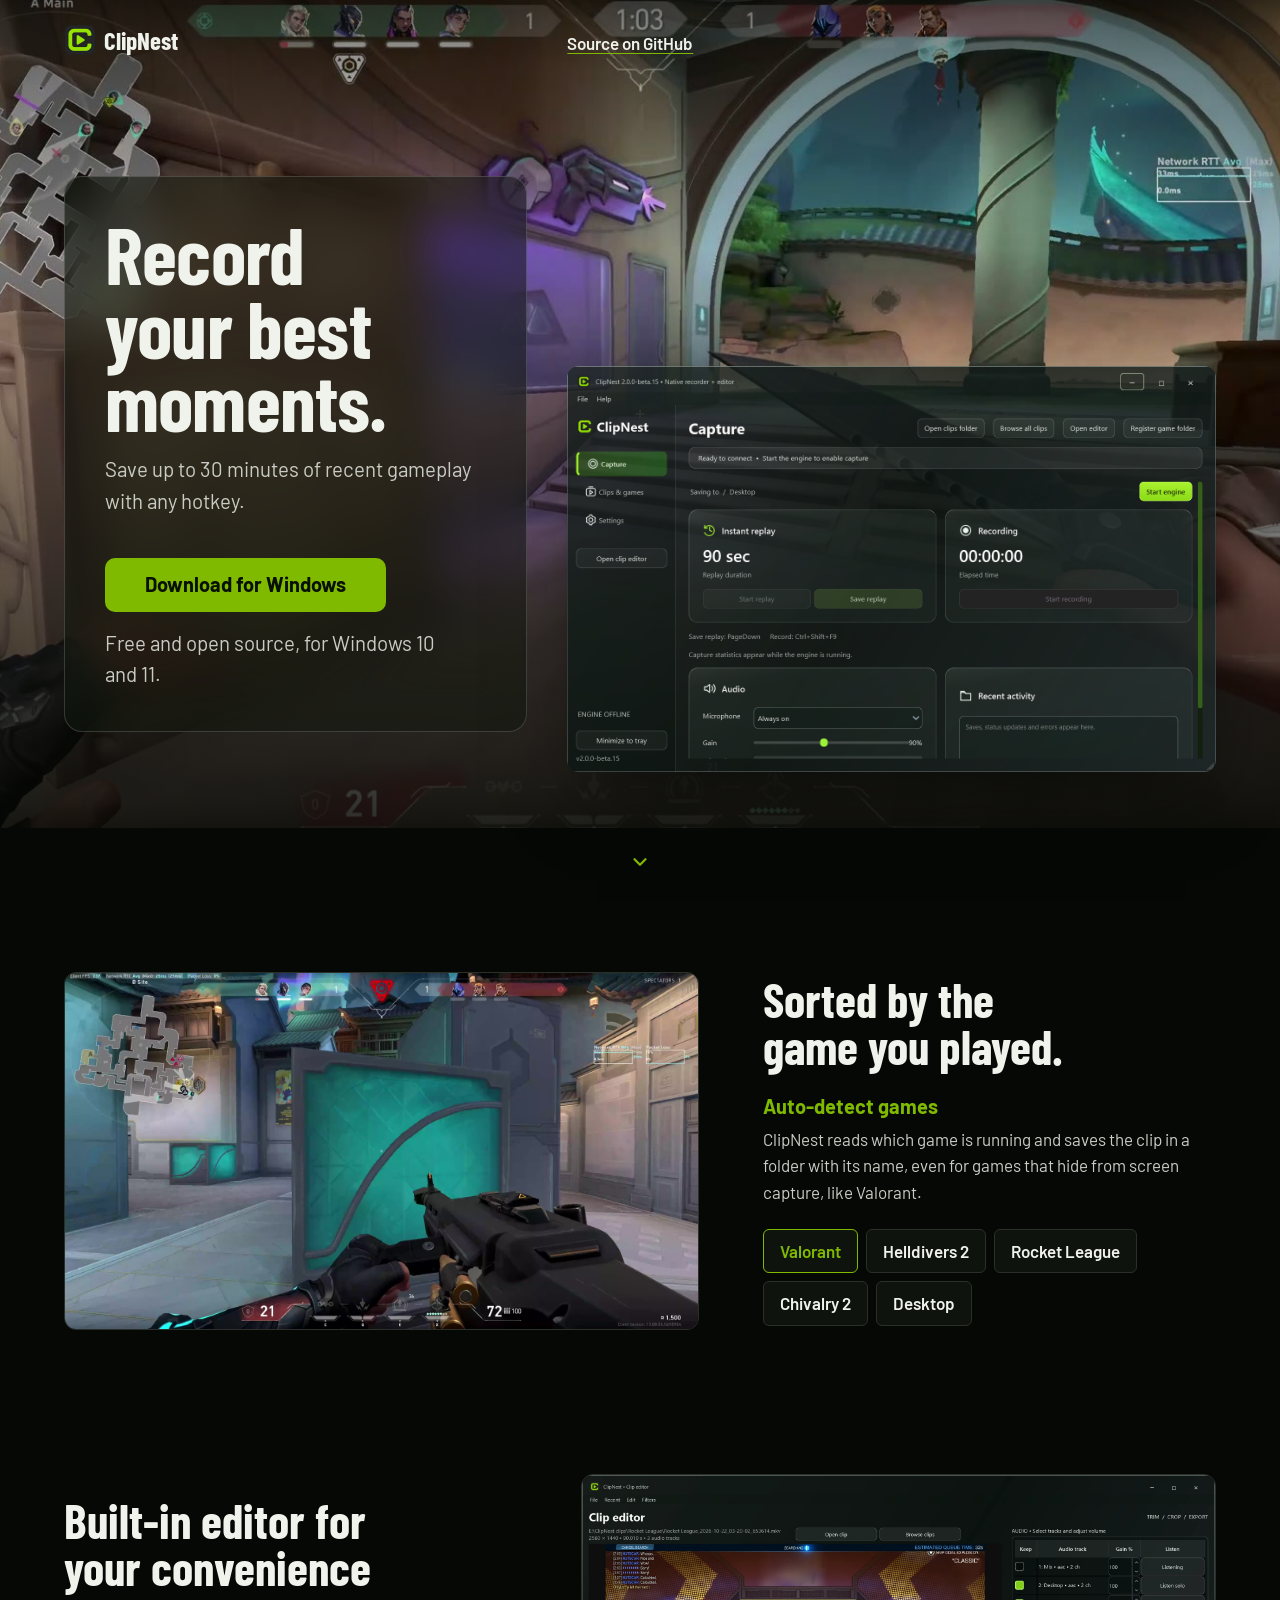
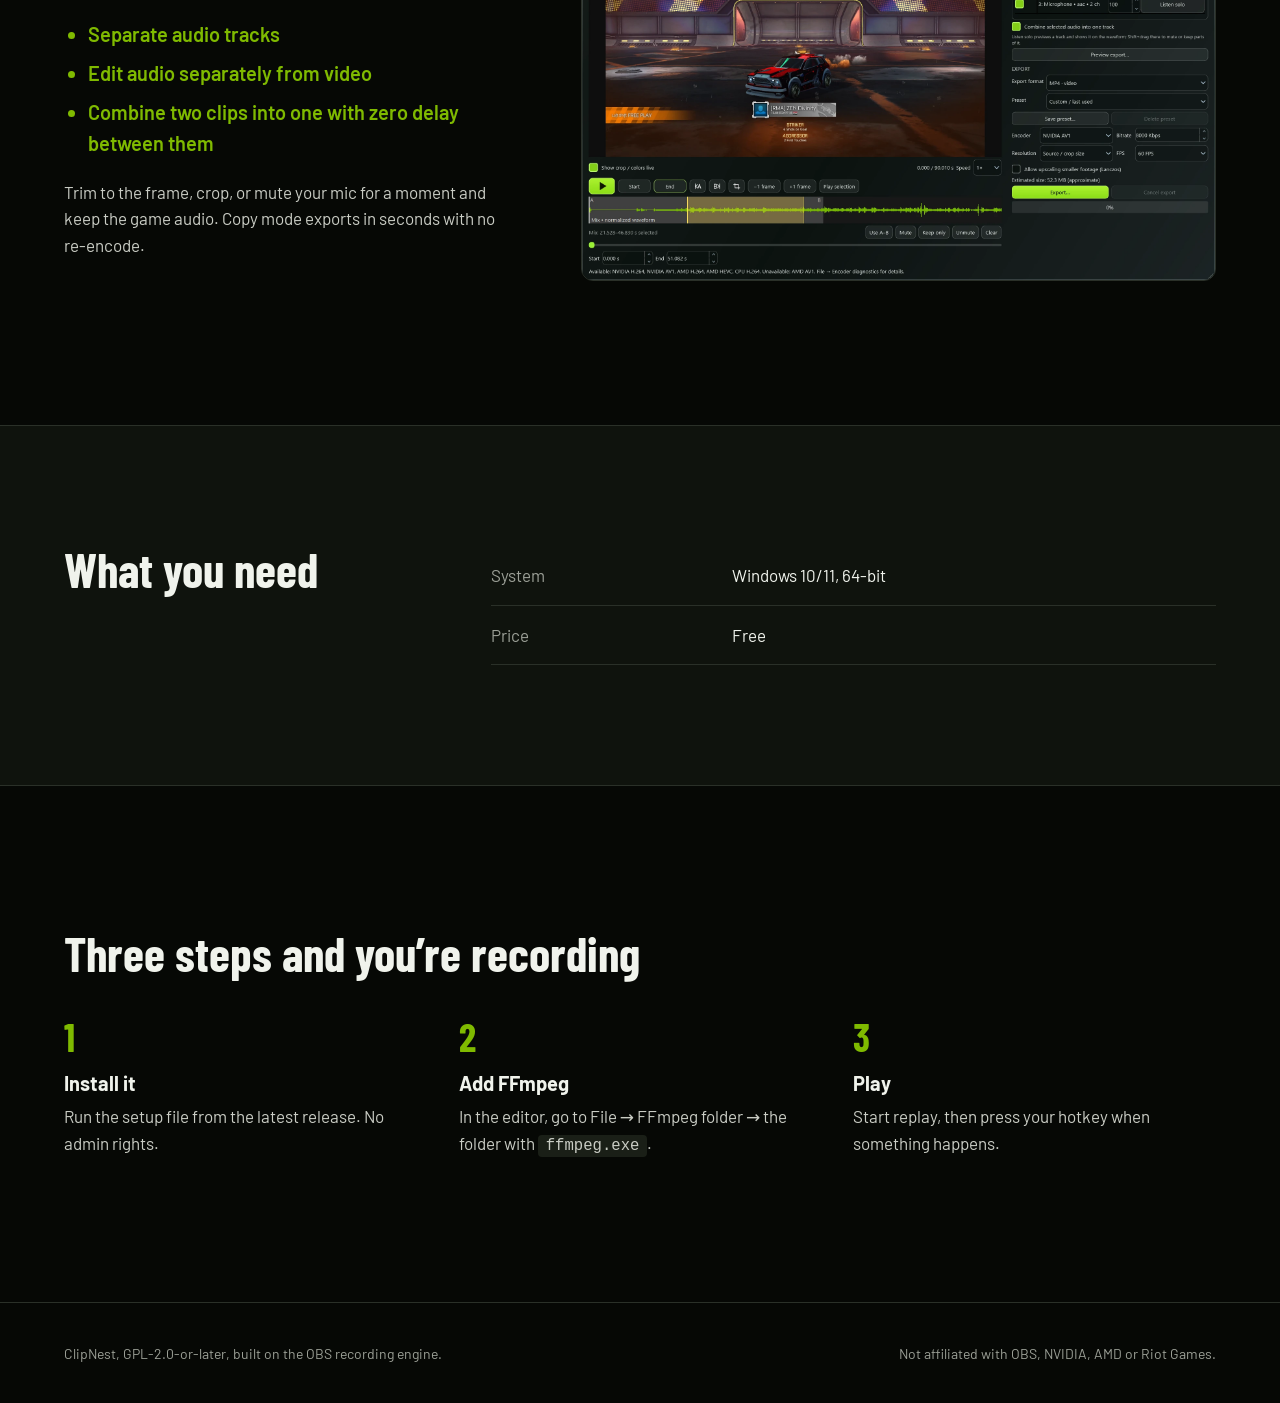
==== docs/index.html @ 16998573 "ClipNest webpage" ====
<!doctype html>
<html lang="en">
<head>
<meta charset="utf-8">
<meta name="viewport" content="width=device-width, initial-scale=1">
<title>ClipNest: free instant replay and clip editor for Windows</title>
<meta name="description" content="ClipNest is a free, open-source Windows screen recorder with instant replay, clips sorted by game automatically, and a built-in editor. A ShadowPlay alternative.">
<link rel="canonical" href="https://moutazelissawi.github.io/ClipNest/">
<link rel="icon" type="image/png" href="favicon.png">
<meta property="og:type" content="website">
<meta property="og:title" content="ClipNest: record your best moments">
<meta property="og:description" content="Free, open-source instant replay and clip editor for Windows.">
<meta property="og:url" content="https://moutazelissawi.github.io/ClipNest/">
<meta property="og:image" content="https://moutazelissawi.github.io/ClipNest/social-preview.jpg">
<meta name="twitter:card" content="summary_large_image">
<link rel="preconnect" href="https://fonts.googleapis.com">
<link rel="preconnect" href="https://fonts.gstatic.com" crossorigin>
<link href="https://fonts.googleapis.com/css2?family=Barlow+Condensed:wght@700&family=Barlow:wght@400;600;700&display=swap" rel="stylesheet">
<link rel="stylesheet" href="style.css">
</head>
<body>
<header class="hero">
  <img src="hero-frame.jpg" width="1600" height="860" alt="">
  <nav class="nav" aria-label="Main">
    <div class="container">
      <a class="wordmark" href="./"><img src="logo.png" alt="">ClipNest</a>
      <a href="https://github.com/MoutazElissawi/ClipNest">Source on GitHub</a>
    </div>
  </nav>
  <div class="container">
    <div class="panel">
      <h1>Record your best moments.</h1>
      <p>Save up to 30 minutes of recent gameplay with any hotkey.</p>
      <div class="actions"><a class="button" href="https://github.com/MoutazElissawi/ClipNest/releases/latest">Download for Windows</a></div>
      <p class="small">Free and open source, for Windows 10 and 11.</p>
    </div>
    <img class="window" src="app-main.png" width="1500" height="940" alt="ClipNest running over the game with instant replay ready">
  </div>
</header>

<main>
  <section class="band" aria-labelledby="sorted">
    <div class="container split">
      <img class="shot" src="valorant-58.jpg" width="1600" height="900" loading="lazy" alt="A saved Valorant clip">
      <div>
        <h2 id="sorted">Sorted by the game you played.</h2>
        <h3 class="sub">Auto-detect games</h3>
        <p>ClipNest reads which game is running and saves the clip in a folder with its name, even for games that hide from screen capture, like Valorant.</p>
        <ul class="games"><li>Valorant</li><li>Helldivers 2</li><li>Rocket League</li><li>Chivalry 2</li><li>Desktop</li></ul>
      </div>
    </div>
  </section>

  <section class="band tight" aria-labelledby="edit">
    <div class="container split flip">
      <div>
        <h2 id="edit">Built-in editor for your convenience</h2>
        <ul class="points">
          <li>Separate audio tracks</li>
          <li>Edit audio separately from video</li>
          <li>Combine two clips into one with zero delay between them</li>
        </ul>
        <p>Trim to the frame, crop, or mute your mic for a moment and keep the game audio. Copy mode exports in seconds with no re-encode.</p>
      </div>
      <img class="shot" src="editor-rocket-league.webp" width="1950" height="1250" loading="lazy" alt="The ClipNest editor with a Rocket League clip, a selected stretch of audio and three audio tracks">
    </div>
  </section>

  <section class="specs" aria-labelledby="needs">
    <div class="container">
      <h2 id="needs">What you need</h2>
      <dl>
        <dt>System</dt><dd>Windows 10/11, 64-bit</dd>
        <dt>Price</dt><dd>Free</dd>
      </dl>
    </div>
  </section>

  <section class="band install" aria-labelledby="start">
    <div class="container">
      <h2 id="start">Three steps and you’re recording</h2>
      <ol>
        <li><b>Install it</b><span>Run the setup file from the latest release. No admin rights.</span></li>
        <li><b>Add FFmpeg</b><span>In the editor, go to File → FFmpeg folder → the folder with <code>ffmpeg.exe</code>.</span></li>
        <li><b>Play</b><span>Start replay, then press your hotkey when something happens.</span></li>
      </ol>
    </div>
  </section>
</main>

<footer class="foot">
  <div class="container">
    <span>ClipNest, GPL-2.0-or-later, built on the OBS recording engine.</span>
    <span>Not affiliated with OBS, NVIDIA, AMD or Riot Games.</span>
  </div>
</footer>
<a class="scroll-cue" href="#sorted" aria-label="Scroll to see more">
  <svg width="22" height="22" viewBox="0 0 24 24" fill="none" stroke="currentColor" stroke-width="2.4" stroke-linecap="round" stroke-linejoin="round" aria-hidden="true"><path d="M6 9l6 6 6-6"/></svg>
</a>
<script>
  // Hide the scroll hint as soon as the visitor starts scrolling.
  const cue = document.querySelector('.scroll-cue');
  const update = () => cue.classList.toggle('is-hidden', window.scrollY > 40);
  window.addEventListener('scroll', update, { passive: true });
  update();
</script>
</body>
</html>
---- docs/style.css ----
/* Hallmark · shape: Overlay Stage · genre: atmospheric · theme: custom · job: try · idea: "the recorder floats over your game, so the page does too" · vibe: "black glass, green signal, game running underneath"
 * paper: oklch(13% 0.012 135) · accent: oklch(72% 0.2 128) · display: Barlow Condensed · body: Barlow · hero: full-bleed real gameplay, one frosted panel left, the real ClipNest window overlapping right · nav: wordmark and one text link over the frame · footer: one line, licence left, disclaimer right · imagery: the product (real frames and real app captures) · signature: the real glass ClipNest window sitting over live Valorant gameplay
 * axes: near-black/condensed-grotesk/signal-green · posture: immersive · contrast: pass · fold: pass · v2.0.0 */
/* Hallmark · pre-emit critique: P4 H4 E4 S4 R3 V4 · weakest: R, glass is limited to the panel over the frame so it reads as the app's own material, not decoration */
@import url("./tokens.css");
@import url("./base.css");

html { scrollbar-color: var(--color-paper-3) var(--color-paper); }
body { font-size: 1.0625rem; }
::selection { background: color-mix(in oklab, var(--color-accent) 35%, transparent); color: var(--color-ink); }

.hero { position: relative; min-height: clamp(640px, 92dvh, 940px); display: grid; align-items: end; padding-bottom: var(--space-3xl); isolation: isolate; }
.hero > img { position: absolute; inset: 0; width: 100%; height: 100%; object-fit: cover; z-index: -2; }
.hero::after { content: ""; position: absolute; inset: 0; z-index: -1; background: linear-gradient(180deg, color-mix(in oklab, var(--color-paper) 55%, transparent) 0%, transparent 30%, color-mix(in oklab, var(--color-paper) 85%, transparent) 100%); }
.nav { position: absolute; top: 0; left: 0; right: 0; }
.nav .container { display: flex; justify-content: space-between; align-items: center; padding-block: var(--space-lg); }
.wordmark { display: inline-flex; align-items: center; gap: var(--space-xs); font: 700 var(--text-xl) / 1 var(--font-display); text-decoration: none; }
.wordmark img { width: 32px; height: 32px; border-radius: 8px; }
.nav a:not(.wordmark) { font-weight: 600; text-decoration-color: var(--color-accent); }
.nav a:hover, a:active { color: var(--color-accent); }

.hero .container { display: grid; grid-template-columns: minmax(0, 5fr) minmax(0, 7fr); gap: var(--space-xl); align-items: end; }
.panel { padding: var(--space-xl); border-radius: 18px; background: var(--color-glass); border: var(--rule-hair) solid var(--color-glass-edge); backdrop-filter: blur(20px) saturate(150%); -webkit-backdrop-filter: blur(20px) saturate(150%); }
.panel h1 { font-size: var(--text-display); font-weight: 700; line-height: 0.92; letter-spacing: -0.01em; }
.panel p { margin-top: var(--space-md); font-size: var(--text-lead); color: var(--color-ink-2); }
.actions { margin-top: var(--space-xl); }
.button { display: inline-flex; align-items: center; min-height: 54px; padding: 0 var(--space-xl); border-radius: 10px; background: var(--color-accent); color: var(--color-accent-ink); font-weight: 700; font-size: var(--text-lg); text-decoration: none; transition: background-color var(--dur-short) var(--ease-out), transform var(--dur-micro) var(--ease-out); }
.button:hover { background: color-mix(in oklab, var(--color-accent) 85%, var(--color-ink)); }
.button:active { transform: translateY(1px); }
.button:focus-visible { outline: 2px solid var(--color-focus); outline-offset: 3px; }
.small { margin-top: var(--space-md); font-size: var(--text-sm); color: var(--color-muted); }
.window { border-radius: 12px; box-shadow: 0 40px 80px -30px color-mix(in oklab, var(--color-paper) 95%, transparent); transform: translateY(var(--space-xl)); }

.band { padding-block: var(--section-gap); }
.split { display: grid; grid-template-columns: minmax(0, 7fr) minmax(0, 5fr); gap: var(--space-2xl); align-items: center; }
.split.flip { grid-template-columns: minmax(0, 5fr) minmax(0, 7fr); }
h2 { font-size: var(--text-section); font-weight: 700; line-height: 0.98; }
.split p { margin-top: var(--space-md); color: var(--color-ink-2); }
.shot { border-radius: 12px; border: var(--rule-hair) solid var(--color-rule); }
.games { display: flex; flex-wrap: wrap; gap: var(--space-xs); margin: var(--space-lg) 0 0; padding: 0; list-style: none; }
.games li { padding: var(--space-xs) var(--space-md); border-radius: 6px; background: var(--color-paper-2); border: var(--rule-hair) solid var(--color-rule); font-weight: 600; }
.games li:first-child { border-color: var(--color-accent); color: var(--color-accent); }

.specs { padding-block: var(--section-gap-s); border-top: var(--rule-hair) solid var(--color-rule); border-bottom: var(--rule-hair) solid var(--color-rule); background: var(--color-paper-2); }
.specs .container { display: grid; grid-template-columns: minmax(0, 4fr) minmax(0, 8fr); gap: var(--space-2xl); }
dl { display: grid; grid-template-columns: minmax(0, 1fr) minmax(0, 2fr); margin: 0; }
dt, dd { margin: 0; padding-block: var(--space-md); border-bottom: var(--rule-hair) solid var(--color-rule); }
dt { color: var(--color-muted); }

.install ol { display: grid; grid-template-columns: repeat(3, minmax(0, 1fr)); gap: var(--gap-columns); margin: var(--space-xl) 0 0; padding: 0; list-style: none; counter-reset: step; }
.install li { counter-increment: step; }
.install li::before { content: counter(step); display: block; font: 700 var(--text-3xl) / 1 var(--font-display); color: var(--color-accent); margin-bottom: var(--space-sm); }
.install li b { display: block; font-size: var(--text-lg); margin-bottom: var(--space-2xs); }
.install li span { color: var(--color-ink-2); }
code { font-size: 0.92em; padding: var(--space-3xs) var(--space-xs); border-radius: 4px; background: var(--color-paper-3); }

.foot .container { display: flex; justify-content: space-between; gap: var(--space-lg); flex-wrap: wrap; padding-block: var(--space-xl); border-top: var(--rule-hair) solid var(--color-rule); font-size: var(--text-sm); color: var(--color-muted); }

@media (max-width: 60rem) {
  .hero .container, .split, .split.flip, .specs .container { grid-template-columns: minmax(0, 1fr); }
  .window { transform: none; }
  .install ol { grid-template-columns: minmax(0, 1fr); }
  .split.flip .shot { order: 2; }
}

.sub { margin-top: var(--space-lg); font: 700 var(--text-lg) / 1.2 var(--font-body); color: var(--color-accent); }
.sub + p { margin-top: var(--space-xs); }
.points { margin: var(--space-lg) 0 0; padding-left: var(--space-lg); color: var(--color-accent); font-weight: 600; font-size: var(--text-lg); }
.points li { padding-block: var(--space-2xs); }
.points li::marker { color: var(--color-accent); }

.scroll-cue { position: fixed; left: 50%; bottom: var(--space-md); z-index: var(--z-sticky); display: grid; place-items: center; width: 44px; height: 44px; border-radius: var(--radius-pill); color: var(--color-accent); translate: -50% 0; transition: opacity var(--dur-short) var(--ease-out); animation: nudge 1.8s var(--ease-in-out) infinite; }
.scroll-cue:hover { color: var(--color-ink); }
.scroll-cue:active { color: var(--color-focus); }
.scroll-cue:focus-visible { outline: 2px solid var(--color-focus); outline-offset: 2px; }
.scroll-cue.is-hidden { opacity: 0; pointer-events: none; }
@keyframes nudge { 0%, 100% { transform: translateY(0); } 50% { transform: translateY(6px); } }
.band.tight { padding-top: 0; }
.scroll-cue:hover, .scroll-cue:focus-visible { animation-play-state: paused; }
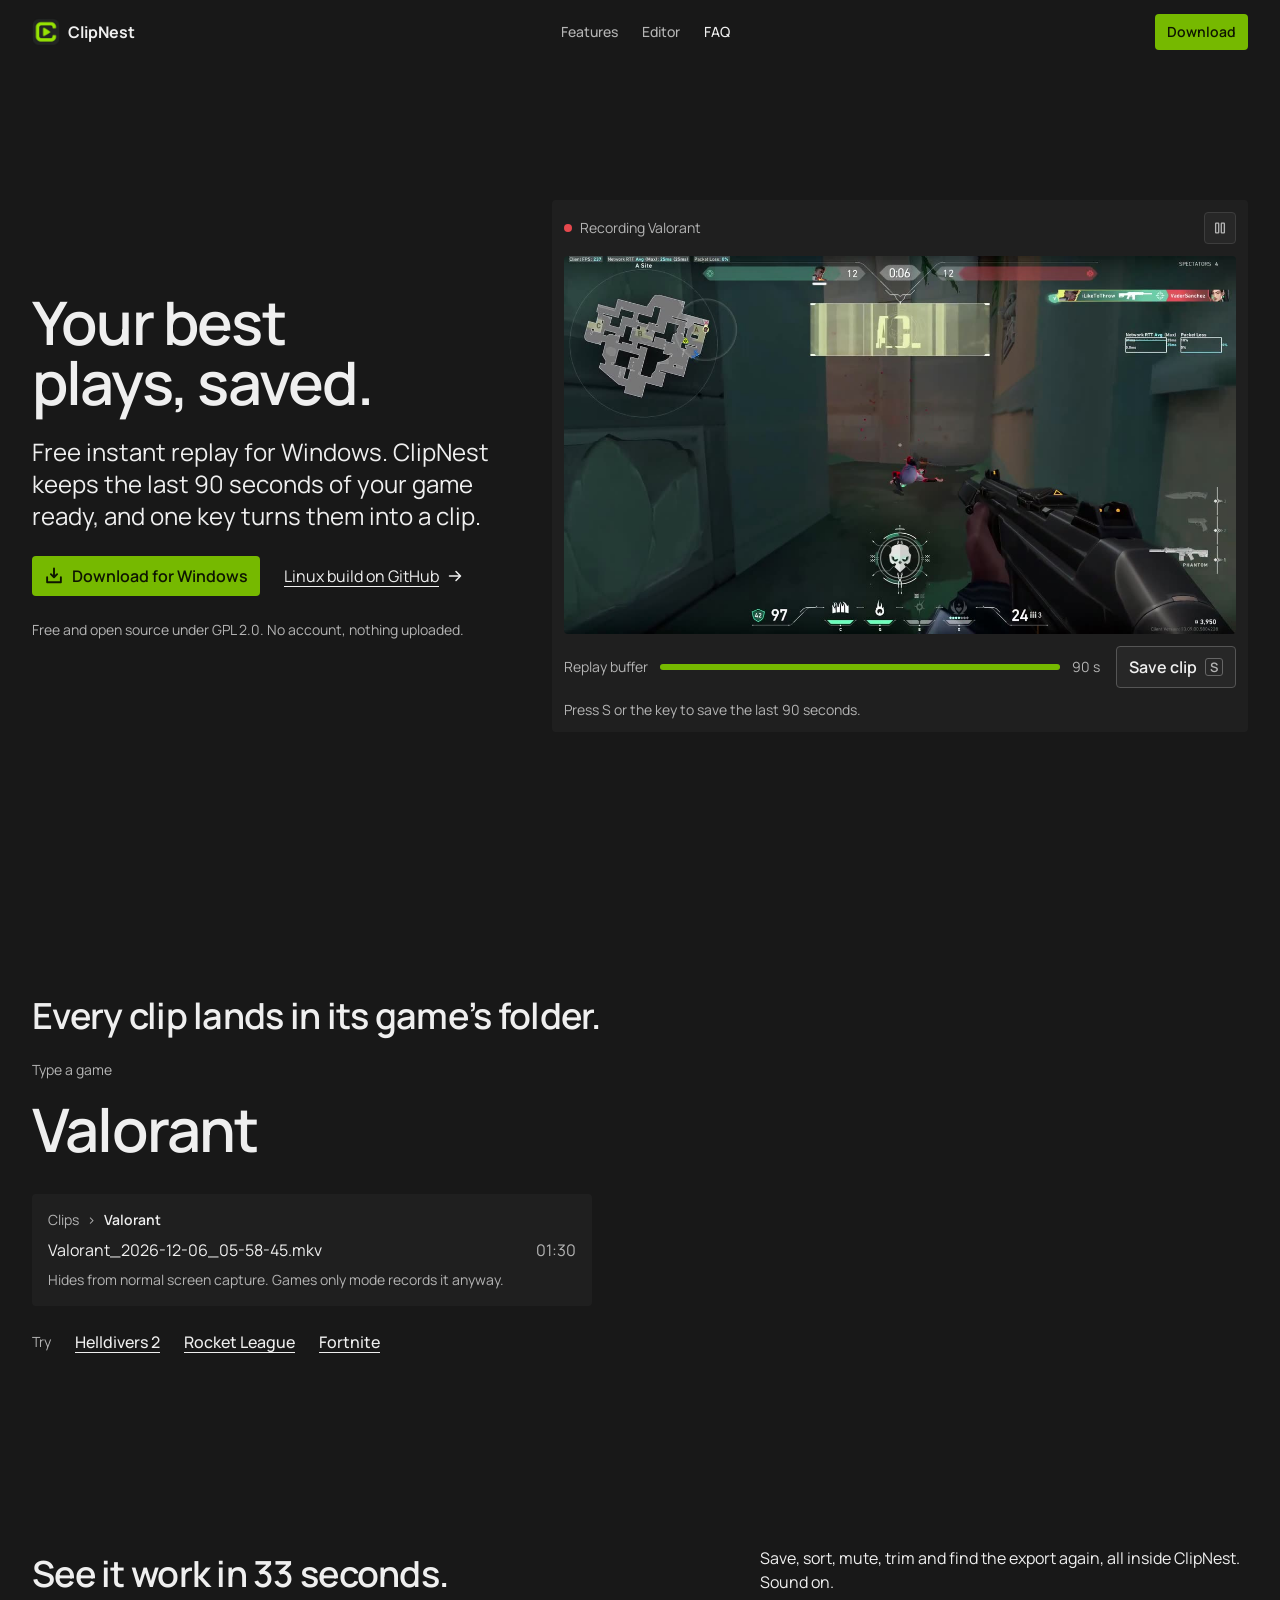
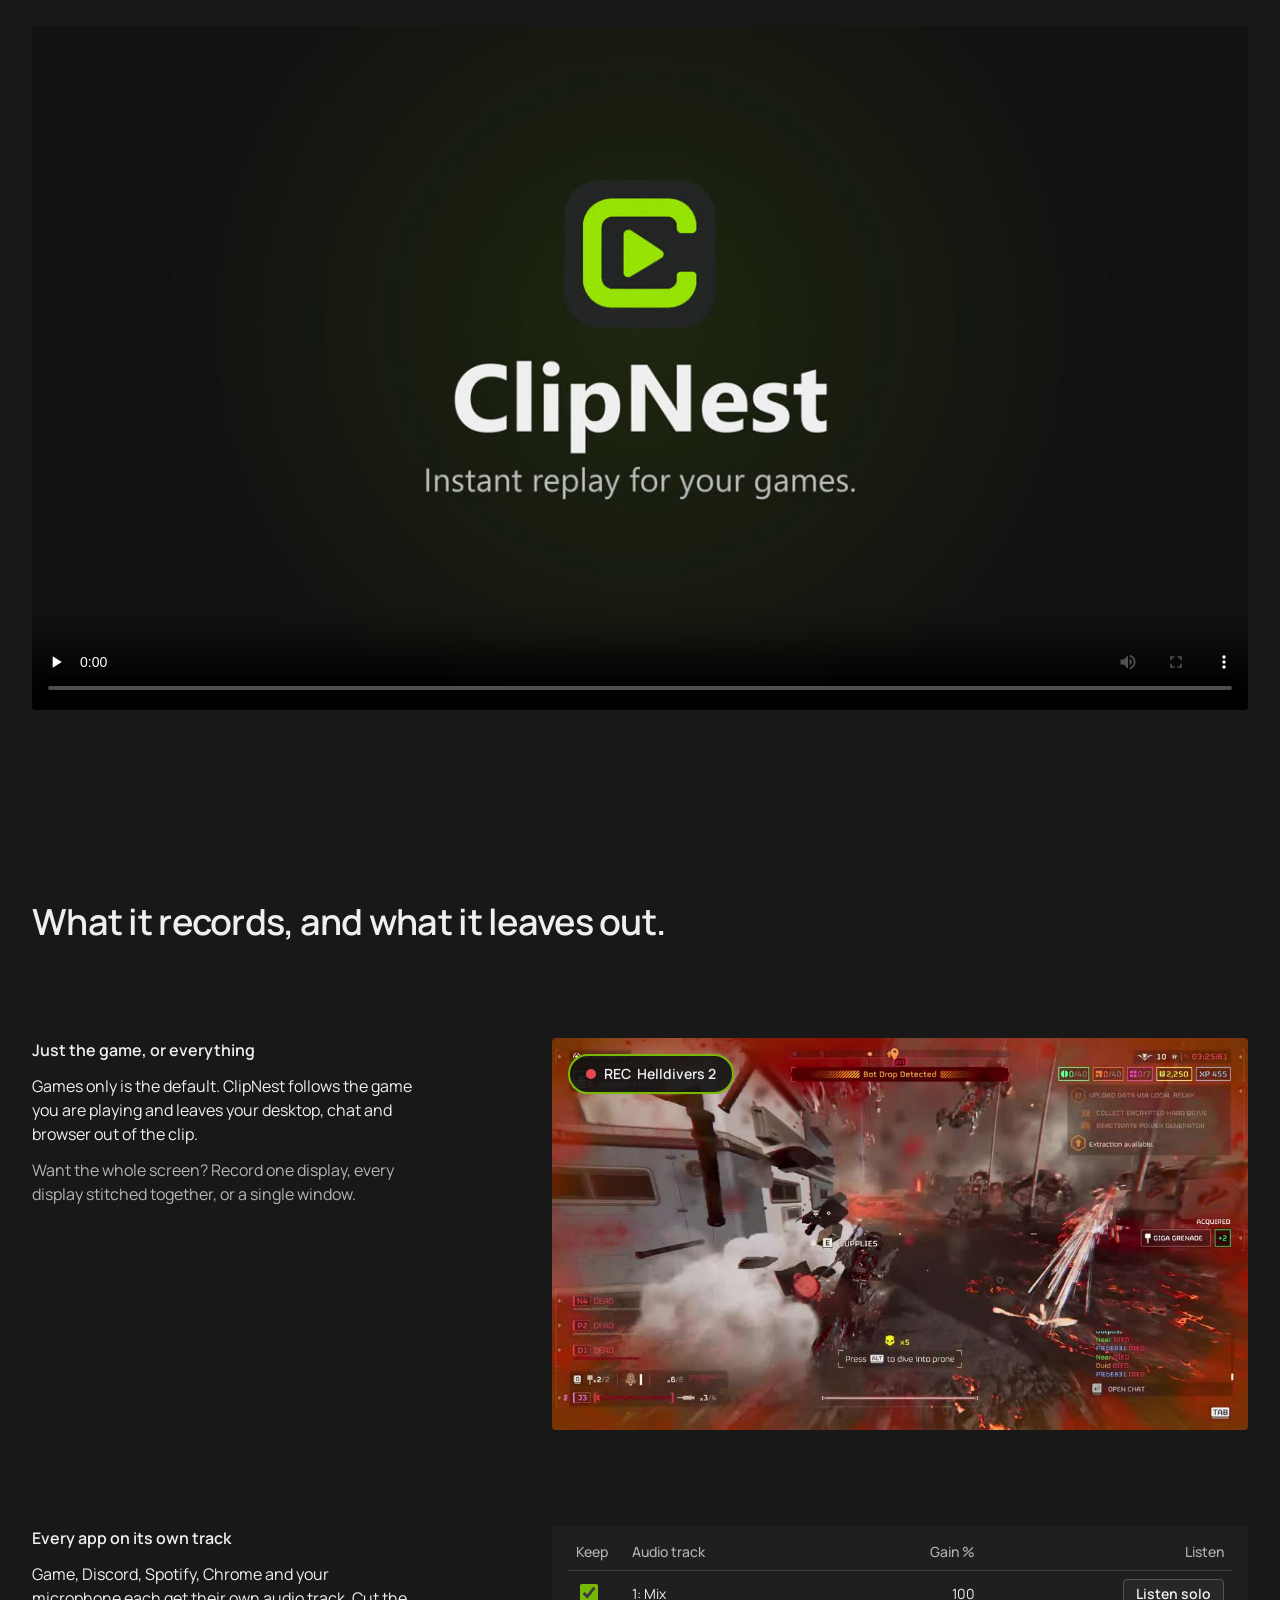
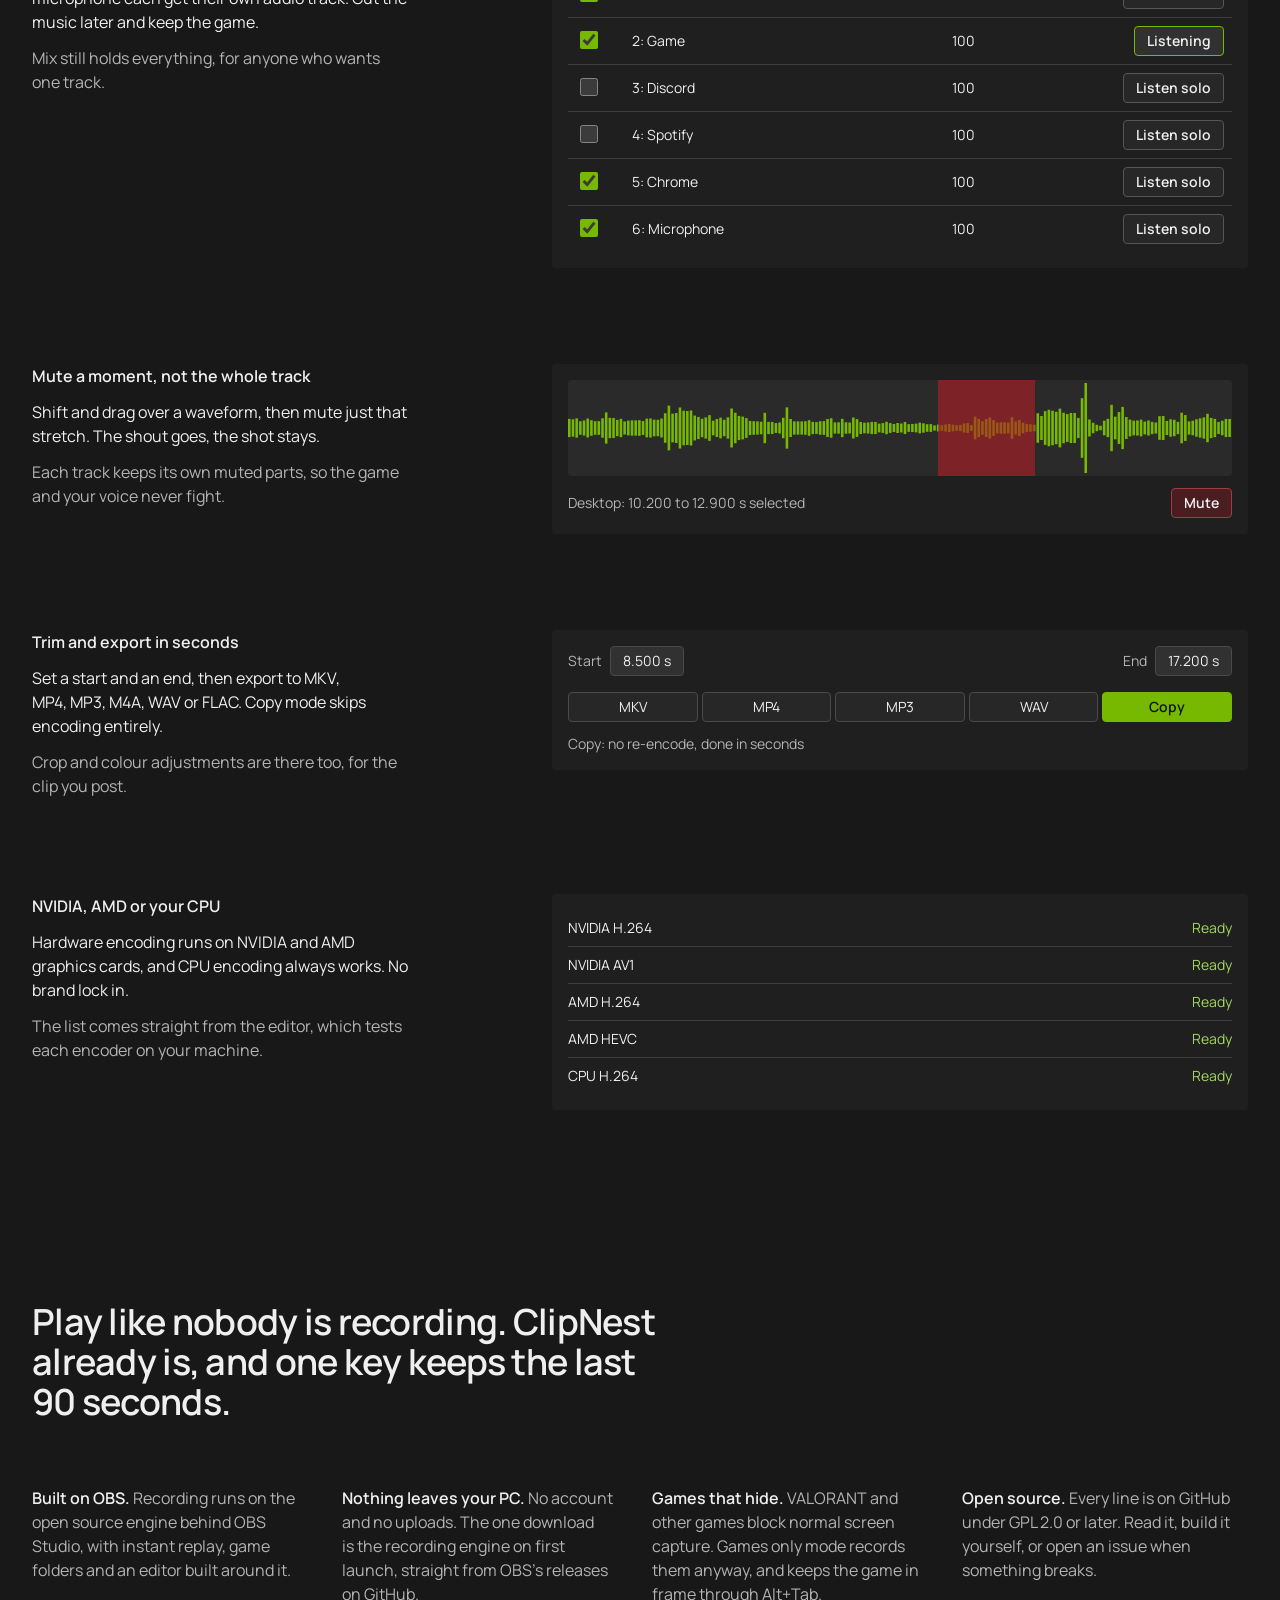
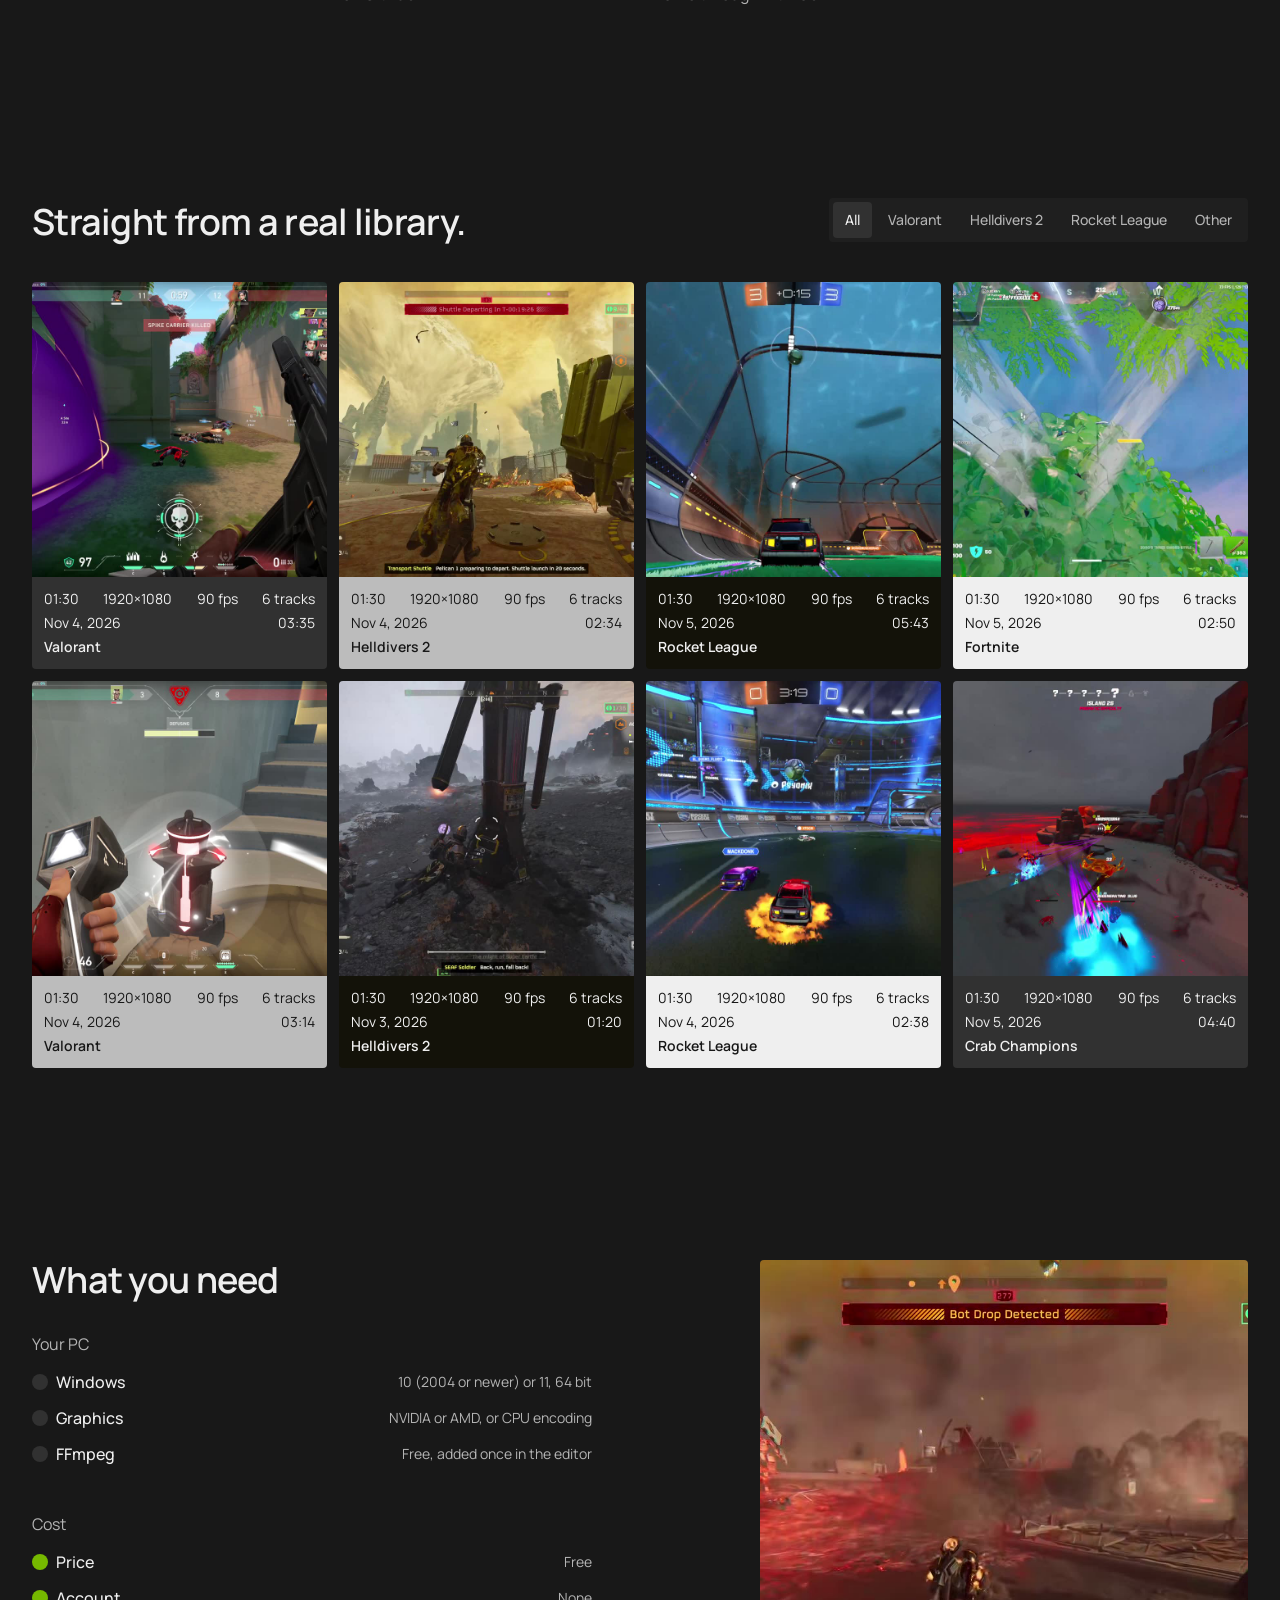
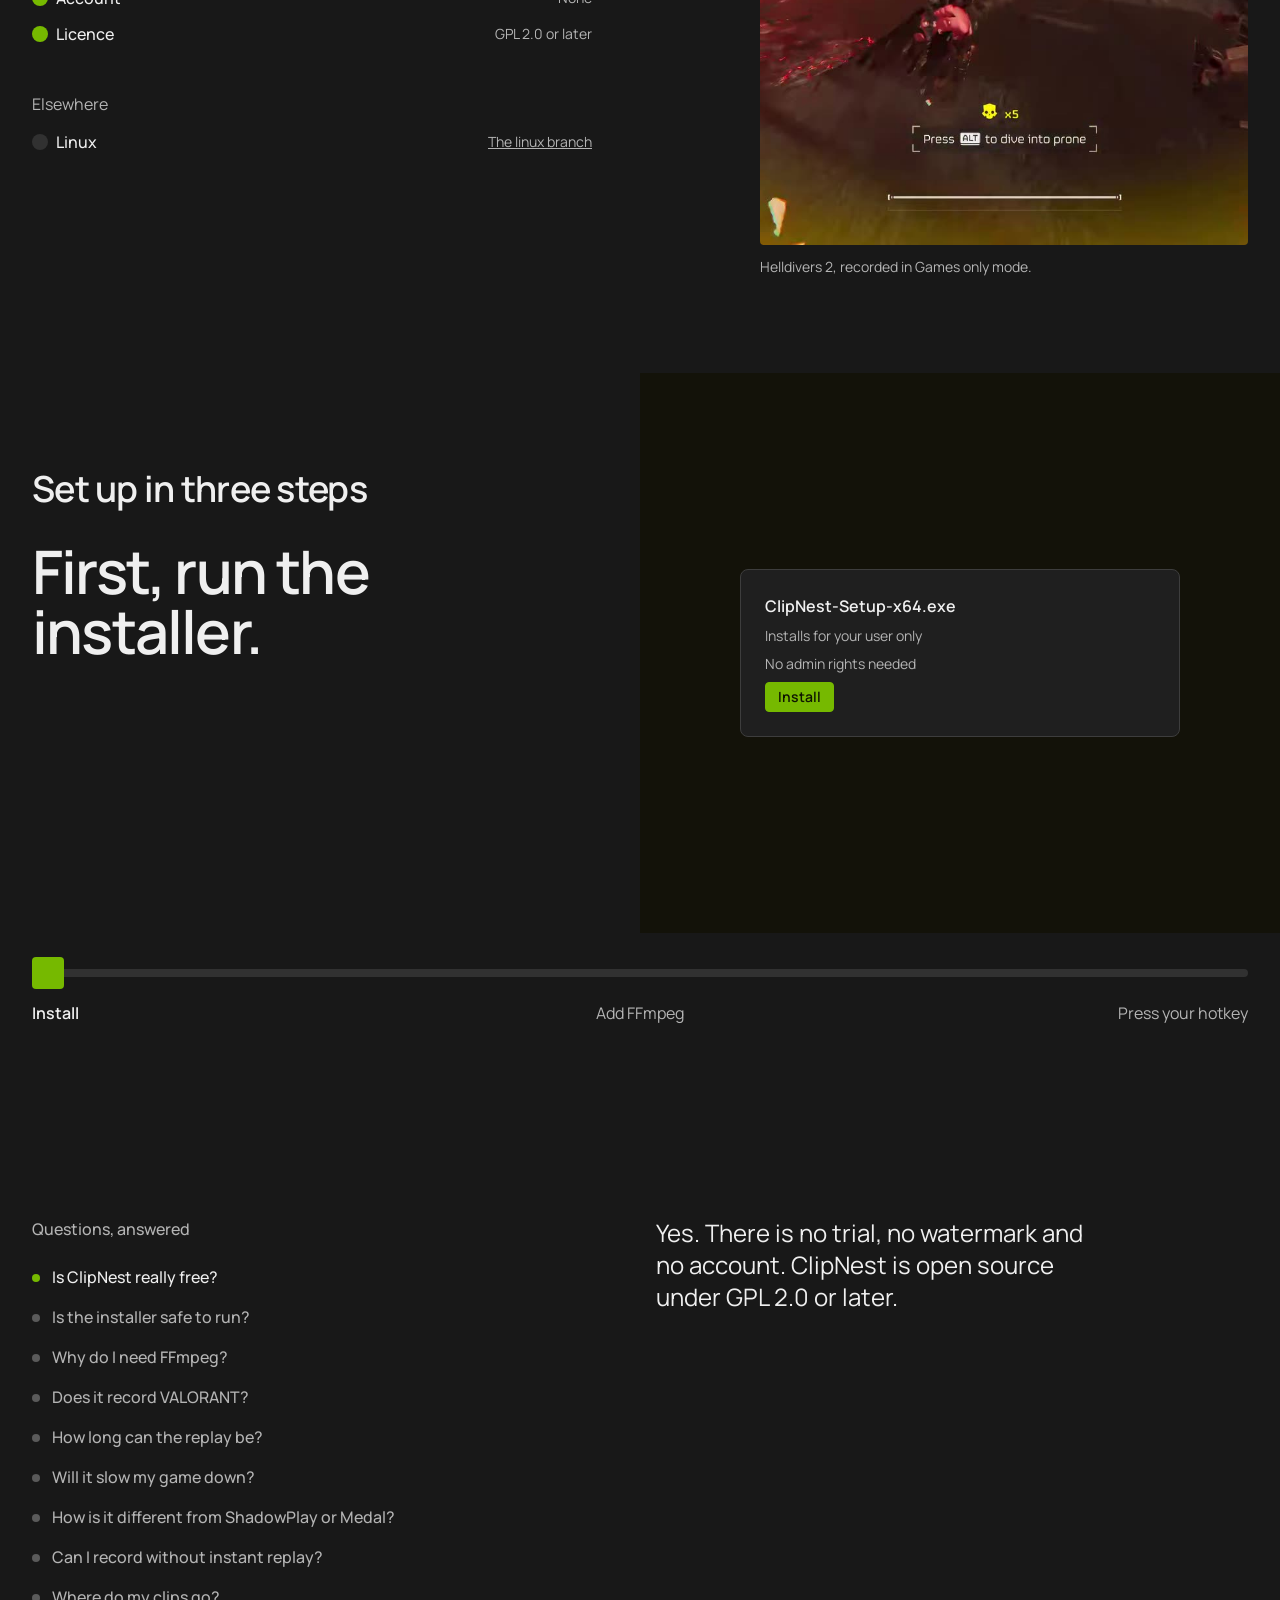
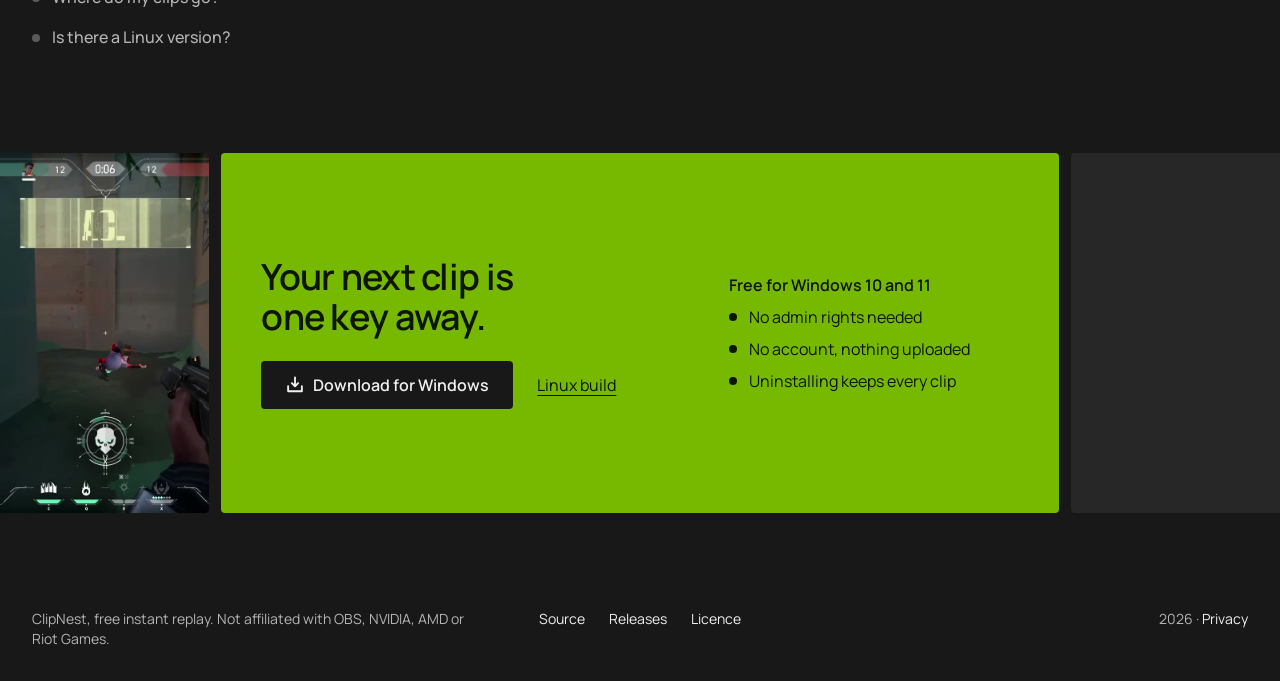
==== commit 7f715bc4: "v2.2.6" ====
--- a/docs/index.html
+++ b/docs/index.html
@@ -3,106 +3,402 @@
 <head>
 <meta charset="utf-8">
 <meta name="viewport" content="width=device-width, initial-scale=1">
-<title>ClipNest: free instant replay and clip editor for Windows</title>
-<meta name="description" content="ClipNest is a free, open-source Windows screen recorder with instant replay, clips sorted by game automatically, and a built-in editor. A ShadowPlay alternative.">
+<title>ClipNest: free instant replay for PC games on Windows</title>
+<meta name="description" content="ClipNest keeps the last 90 seconds of your game ready and saves them as a clip with one key. Free and open source, sorted by game, with its own editor. A ShadowPlay alternative for NVIDIA, AMD and CPU.">
 <link rel="canonical" href="https://moutazelissawi.github.io/ClipNest/">
 <link rel="icon" type="image/png" href="favicon.png">
+<meta name="theme-color" content="#181818">
+<meta name="color-scheme" content="dark">
 <meta property="og:type" content="website">
-<meta property="og:title" content="ClipNest: record your best moments">
-<meta property="og:description" content="Free, open-source instant replay and clip editor for Windows.">
+<meta property="og:title" content="ClipNest: your best plays, saved">
+<meta property="og:description" content="Free, open source instant replay and clip editor for Windows.">
 <meta property="og:url" content="https://moutazelissawi.github.io/ClipNest/">
 <meta property="og:image" content="https://moutazelissawi.github.io/ClipNest/social-preview.jpg">
 <meta name="twitter:card" content="summary_large_image">
-<link rel="preconnect" href="https://fonts.googleapis.com">
-<link rel="preconnect" href="https://fonts.gstatic.com" crossorigin>
-<link href="https://fonts.googleapis.com/css2?family=Barlow+Condensed:wght@700&family=Barlow:wght@400;600;700&display=swap" rel="stylesheet">
-<link rel="stylesheet" href="style.css">
+<link rel="preload" href="fonts/manrope-latin.woff2" as="font" type="font/woff2" crossorigin>
+<link rel="stylesheet" href="site.css">
+<script type="application/ld+json">
+{
+  "@context": "https://schema.org",
+  "@type": "SoftwareApplication",
+  "name": "ClipNest",
+  "description": "Free, open source instant replay screen recorder and clip editor for Windows. Clips are sorted by game automatically.",
+  "url": "https://moutazelissawi.github.io/ClipNest/",
+  "downloadUrl": "https://github.com/MoutazElissawi/ClipNest/releases/latest",
+  "image": "https://moutazelissawi.github.io/ClipNest/social-preview.jpg",
+  "applicationCategory": "MultimediaApplication",
+  "operatingSystem": "Windows 10, Windows 11",
+  "isAccessibleForFree": true,
+  "offers": {"@type": "Offer", "price": "0", "priceCurrency": "USD"}
+}
+</script>
+<script type="application/ld+json">
+{
+  "@context": "https://schema.org",
+  "@type": "FAQPage",
+  "mainEntity": [
+    {"@type": "Question", "name": "Is ClipNest really free?", "acceptedAnswer": {"@type": "Answer", "text": "Yes. There is no trial, no watermark and no account. ClipNest is open source under GPL 2.0 or later."}},
+    {"@type": "Question", "name": "Is the installer safe to run?", "acceptedAnswer": {"@type": "Answer", "text": "It is built from the public source on GitHub, so you can read what it does or build it yourself. It installs for your user only and needs no admin rights."}},
+    {"@type": "Question", "name": "Why do I need FFmpeg?", "acceptedAnswer": {"@type": "Answer", "text": "ClipNest uses FFmpeg to save instant replays, run the editor and make thumbnails. It is free: download it once and pick its folder in the editor under File, FFmpeg folder."}},
+    {"@type": "Question", "name": "Does it record VALORANT?", "acceptedAnswer": {"@type": "Answer", "text": "Yes. Games that hide from screen capture, like VALORANT, are recorded in Games only mode."}},
+    {"@type": "Question", "name": "How long can the replay be?", "acceptedAnswer": {"@type": "Answer", "text": "90 seconds by default. You can raise it to as much as 30 minutes in Settings."}},
+    {"@type": "Question", "name": "How is it different from ShadowPlay or Medal?", "acceptedAnswer": {"@type": "Answer", "text": "ClipNest works with NVIDIA, AMD or CPU encoding, needs no account, uploads nothing, keeps each app's audio on its own track and files clips by game on your own drive."}}
+  ]
+}
+</script>
 </head>
 <body>
-<header class="hero">
-  <img src="hero-frame.jpg" width="1600" height="860" alt="">
-  <nav class="nav" aria-label="Main">
-    <div class="container">
-      <a class="wordmark" href="./"><img src="logo.png" alt="">ClipNest</a>
-      <a href="https://github.com/MoutazElissawi/ClipNest">Source on GitHub</a>
-    </div>
-  </nav>
-  <div class="container">
-    <div class="panel">
-      <h1>Record your best moments.</h1>
-      <p>Save up to 30 minutes of recent gameplay with any hotkey.</p>
-      <div class="actions"><a class="button" href="https://github.com/MoutazElissawi/ClipNest/releases/latest">Download for Windows</a></div>
-      <p class="small">Free and open source, for Windows 10 and 11.</p>
-    </div>
-    <img class="window" src="app-main.png" width="1500" height="940" alt="ClipNest running over the game with instant replay ready">
+<a class="skip" href="#main">Skip to content</a>
+
+<header class="bar">
+  <div class="frame bar__inner">
+    <a class="wordmark" href="./" aria-label="ClipNest home" translate="no"><img src="logo.png" width="28" height="28" alt="">ClipNest</a>
+    <nav aria-label="Main">
+      <ul class="bar__links">
+        <li><a href="#features">Features</a></li>
+        <li><a href="#editor">Editor</a></li>
+        <li><a href="#faq">FAQ</a></li>
+      </ul>
+    </nav>
+    <a class="button button--small" href="https://github.com/MoutazElissawi/ClipNest/releases/latest">Download</a>
   </div>
 </header>
 
-<main>
-  <section class="band" aria-labelledby="sorted">
-    <div class="container split">
-      <img class="shot" src="valorant-58.jpg" width="1600" height="900" loading="lazy" alt="A saved Valorant clip">
-      <div>
-        <h2 id="sorted">Sorted by the game you played.</h2>
-        <h3 class="sub">Auto-detect games</h3>
-        <p>ClipNest reads which game is running and saves the clip in a folder with its name, even for games that hide from screen capture, like Valorant.</p>
-        <ul class="games"><li>Valorant</li><li>Helldivers 2</li><li>Rocket League</li><li>Chivalry 2</li><li>Desktop</li></ul>
-      </div>
-    </div>
-  </section>
-
-  <section class="band tight" aria-labelledby="edit">
-    <div class="container split flip">
-      <div>
-        <h2 id="edit">Built-in editor for your convenience</h2>
-        <ul class="points">
-          <li>Separate audio tracks</li>
-          <li>Edit audio separately from video</li>
-          <li>Combine two clips into one with zero delay between them</li>
+<main id="main">
+  <!-- Hero: the one interaction that is the product -->
+  <section class="hero frame" aria-labelledby="hero-title">
+    <div class="hero__copy" data-reveal>
+      <h1 id="hero-title" class="heading-1">Your best plays, saved.</h1>
+      <p class="hero__lead body-lead">Free instant replay for Windows. <span translate="no">ClipNest</span> keeps the last 90 seconds of your game ready, and one key turns them into a clip.</p>
+      <div class="hero__actions">
+        <a class="button magnet" href="https://github.com/MoutazElissawi/ClipNest/releases/latest">
+          <svg aria-hidden="true" viewBox="0 0 256 256"><path d="M228,144v64a12,12,0,0,1-12,12H40a12,12,0,0,1-12-12V144a12,12,0,0,1,24,0v52H204V144a12,12,0,0,1,24,0Zm-108.49,8.49a12,12,0,0,0,17,0l40-40a12,12,0,0,0-17-17L140,115V32a12,12,0,0,0-24,0v83L96.49,95.51a12,12,0,0,0-17,17Z"/></svg>
+          Download for Windows</a>
+        <a class="textlink" href="https://github.com/MoutazElissawi/ClipNest/tree/linux">Linux build on GitHub
+          <svg aria-hidden="true" viewBox="0 0 256 256"><path d="M224.49,136.49l-72,72a12,12,0,0,1-17-17L187,140H40a12,12,0,0,1,0-24H187L135.51,64.48a12,12,0,0,1,17-17l72,72A12,12,0,0,1,224.49,136.49Z"/></svg></a>
+      </div>
+      <p class="caption">Free and open source under GPL 2.0. No account, nothing uploaded.</p>
+    </div>
+
+    <div class="replay" data-ui data-reveal aria-label="Try instant replay">
+      <div class="replay__top">
+        <span class="replay__rec"><i aria-hidden="true"></i>Recording Valorant</span>
+        <button class="replay__pause" type="button" aria-label="Pause the gameplay video">
+          <svg class="i-pause" aria-hidden="true" viewBox="0 0 256 256"><path d="M200,28H160a20,20,0,0,0-20,20V208a20,20,0,0,0,20,20h40a20,20,0,0,0,20-20V48A20,20,0,0,0,200,28Zm-4,176H164V52h32ZM96,28H56A20,20,0,0,0,36,48V208a20,20,0,0,0,20,20H96a20,20,0,0,0,20-20V48A20,20,0,0,0,96,28ZM92,204H60V52H92Z"/></svg>
+          <svg class="i-play" aria-hidden="true" viewBox="0 0 256 256"><path d="M234.49,111.07,90.41,22.94A20,20,0,0,0,60,39.87V216.13a20,20,0,0,0,30.41,16.93l144.08-88.13a19.82,19.82,0,0,0,0-33.86ZM84,208.85V47.15L216.16,128Z"/></svg>
+        </button>
+      </div>
+      <div class="replay__screen">
+        <video class="replay__video" src="media/hero-ace.mp4" poster="media/hero-ace.jpg" width="1280" height="720" autoplay muted loop playsinline preload="metadata" aria-label="An ace in VALORANT, recorded with ClipNest"></video>
+        <div class="toast" role="status" aria-live="polite"></div>
+      </div>
+      <div class="replay__controls">
+        <div class="buffer">
+          <span class="buffer__label">Replay buffer</span>
+          <span class="buffer__track"><span class="buffer__fill"></span></span>
+          <span class="buffer__value">90&nbsp;s</span>
+        </div>
+        <button class="keycap" type="button" aria-keyshortcuts="S">Save clip <kbd>S</kbd></button>
+      </div>
+      <ol class="saved" aria-label="Saved clips"></ol>
+      <p class="replay__hint">Press S or the key to save the last 90 seconds.</p>
+    </div>
+  </section>
+
+  <!-- Games are filed by name: the headline you can type -->
+  <section class="sorting frame" id="sorting" aria-labelledby="sorting-title">
+    <h2 id="sorting-title" class="heading-3" data-reveal>Every clip lands in its game’s folder.</h2>
+    <label class="sorting__label caption" for="game-input">Type a game</label>
+    <div class="sorting__line" data-reveal>
+      <input id="game-input" class="sorting__input heading-1" data-ui type="text" value="Valorant" spellcheck="false" autocomplete="off" maxlength="40">
+    </div>
+    <div class="sorting__answer" data-ui aria-live="polite" data-reveal>
+      <div class="path"><span class="path__root">Clips</span><span class="path__sep" aria-hidden="true">›</span><span class="path__game">Valorant</span></div>
+      <div class="file"><span class="file__name">Valorant_2026-11-06_21-04-17.mkv</span><span class="file__len">01:30</span></div>
+      <p class="sorting__note">Hides from normal screen capture. Games only mode records it anyway.</p>
+    </div>
+    <div class="sorting__examples" data-reveal>
+      <span class="caption">Try</span>
+      <button type="button" data-game="Helldivers 2">Helldivers 2</button>
+      <button type="button" data-game="Rocket League">Rocket League</button>
+      <button type="button" data-game="Fortnite">Fortnite</button>
+    </div>
+  </section>
+
+  <!-- The 33 second tour -->
+  <section class="tour frame" aria-labelledby="tour-title">
+    <div class="tour__head" data-reveal>
+      <h2 id="tour-title" class="heading-3">See it work in 33 seconds.</h2>
+      <p class="body-3">Save, sort, mute, trim and find the export again, all inside <span translate="no">ClipNest</span>. Sound on.</p>
+    </div>
+    <div class="tour__player" data-reveal>
+      <video src="media/tour.mp4" poster="media/tour.jpg" width="1280" height="720" controls preload="none" playsinline aria-label="ClipNest tour: saving a VALORANT ace, recording only the game, the editor and the clip gallery"></video>
+    </div>
+  </section>
+
+  <!-- Capabilities: small proof beside text -->
+  <section class="features frame" id="features" aria-labelledby="features-title">
+    <h2 id="features-title" class="heading-3" data-reveal>What it records, and what it leaves out.</h2>
+
+    <article class="module" data-reveal>
+      <div class="module__panel module__panel--photo" data-ui>
+        <img src="media/helldivers.jpg" width="960" height="540" loading="lazy" alt="Helldivers 2 gameplay being recorded on its own">
+        <span class="recpill"><i aria-hidden="true"></i>REC  Helldivers 2</span>
+      </div>
+      <div class="module__text">
+        <h3 class="body-1">Just the game, or everything</h3>
+        <p class="body-3">Games only is the default. <span translate="no">ClipNest</span> follows the game you are playing and leaves your desktop, chat and browser out of the clip.</p>
+        <p class="body-3 muted">Want the whole screen? Record one display, every display stitched together, or a single window.</p>
+      </div>
+    </article>
+
+    <article class="module" data-reveal>
+      <div class="module__panel" data-ui>
+        <table class="tracks">
+          <caption class="visually-hidden">Audio tracks in a saved clip</caption>
+          <thead><tr><th scope="col">Keep</th><th scope="col">Audio track</th><th scope="col" class="num">Gain %</th><th scope="col" class="end">Listen</th></tr></thead>
+          <tbody>
+            <tr><td><input type="checkbox" checked aria-label="Keep Mix"></td><td>1: Mix</td><td class="num">100</td><td class="end"><button type="button" class="ui-button" aria-pressed="false">Listen solo</button></td></tr>
+            <tr><td><input type="checkbox" checked aria-label="Keep Game"></td><td>2: Game</td><td class="num">100</td><td class="end"><button type="button" class="ui-button" aria-pressed="true">Listening</button></td></tr>
+            <tr><td><input type="checkbox" aria-label="Keep Discord"></td><td>3: Discord</td><td class="num">100</td><td class="end"><button type="button" class="ui-button" aria-pressed="false">Listen solo</button></td></tr>
+            <tr><td><input type="checkbox" aria-label="Keep Spotify"></td><td>4: Spotify</td><td class="num">100</td><td class="end"><button type="button" class="ui-button" aria-pressed="false">Listen solo</button></td></tr>
+            <tr><td><input type="checkbox" checked aria-label="Keep Chrome"></td><td>5: Chrome</td><td class="num">100</td><td class="end"><button type="button" class="ui-button" aria-pressed="false">Listen solo</button></td></tr>
+            <tr><td><input type="checkbox" checked aria-label="Keep Microphone"></td><td>6: Microphone</td><td class="num">100</td><td class="end"><button type="button" class="ui-button" aria-pressed="false">Listen solo</button></td></tr>
+          </tbody>
+        </table>
+      </div>
+      <div class="module__text">
+        <h3 class="body-1">Every app on its own track</h3>
+        <p class="body-3">Game, Discord, Spotify, Chrome and your microphone each get their own audio track. Cut the music later and keep the game.</p>
+        <p class="body-3 muted">Mix still holds everything, for anyone who wants one track.</p>
+      </div>
+    </article>
+
+    <article class="module" id="editor" data-reveal>
+      <div class="module__panel" data-ui>
+        <div class="wave" role="img" aria-label="Desktop track waveform with a muted stretch from 10.2 to 12.9 seconds">
+          <svg class="wave__svg" viewBox="0 0 360 64" preserveAspectRatio="none" aria-hidden="true"></svg>
+          <span class="wave__mute"></span>
+        </div>
+        <div class="wave__bar">
+          <span>Desktop: 10.200 to 12.900 s selected</span>
+          <button type="button" class="ui-button" aria-pressed="true">Mute</button>
+        </div>
+      </div>
+      <div class="module__text">
+        <h3 class="body-1">Mute a moment, not the whole track</h3>
+        <p class="body-3">Shift and drag over a waveform, then mute just that stretch. The shout goes, the shot stays.</p>
+        <p class="body-3 muted">Each track keeps its own muted parts, so the game and your voice never fight.</p>
+      </div>
+    </article>
+
+    <article class="module" data-reveal>
+      <div class="module__panel" data-ui>
+        <div class="trim">
+          <label>Start <output>8.500&nbsp;s</output></label>
+          <label>End <output>17.200&nbsp;s</output></label>
+        </div>
+        <div class="formats" role="radiogroup" aria-label="Export format">
+          <button type="button" role="radio" aria-checked="false">MKV</button>
+          <button type="button" role="radio" aria-checked="false">MP4</button>
+          <button type="button" role="radio" aria-checked="false">MP3</button>
+          <button type="button" role="radio" aria-checked="false">WAV</button>
+          <button type="button" role="radio" aria-checked="true">Copy</button>
+        </div>
+        <p class="formats__note">Copy: no re-encode, done in seconds</p>
+      </div>
+      <div class="module__text">
+        <h3 class="body-1">Trim and export in seconds</h3>
+        <p class="body-3">Set a start and an end, then export to MKV, MP4, MP3, M4A, WAV or FLAC. Copy mode skips encoding entirely.</p>
+        <p class="body-3 muted">Crop and colour adjustments are there too, for the clip you post.</p>
+      </div>
+    </article>
+
+    <article class="module" data-reveal>
+      <div class="module__panel" data-ui>
+        <ul class="encoders" aria-label="Encoders found on the developer’s PC">
+          <li><span>NVIDIA H.264</span><span class="ok">Ready</span></li>
+          <li><span>NVIDIA AV1</span><span class="ok">Ready</span></li>
+          <li><span>AMD H.264</span><span class="ok">Ready</span></li>
+          <li><span>AMD HEVC</span><span class="ok">Ready</span></li>
+          <li><span>CPU H.264</span><span class="ok">Ready</span></li>
         </ul>
-        <p>Trim to the frame, crop, or mute your mic for a moment and keep the game audio. Copy mode exports in seconds with no re-encode.</p>
-      </div>
-      <img class="shot" src="editor-rocket-league.webp" width="1950" height="1250" loading="lazy" alt="The ClipNest editor with a Rocket League clip, a selected stretch of audio and three audio tracks">
-    </div>
-  </section>
-
-  <section class="specs" aria-labelledby="needs">
-    <div class="container">
-      <h2 id="needs">What you need</h2>
-      <dl>
-        <dt>System</dt><dd>Windows 10/11, 64-bit</dd>
-        <dt>Price</dt><dd>Free</dd>
-      </dl>
-    </div>
-  </section>
-
-  <section class="band install" aria-labelledby="start">
-    <div class="container">
-      <h2 id="start">Three steps and you’re recording</h2>
-      <ol>
-        <li><b>Install it</b><span>Run the setup file from the latest release. No admin rights.</span></li>
-        <li><b>Add FFmpeg</b><span>In the editor, go to File → FFmpeg folder → the folder with <code>ffmpeg.exe</code>.</span></li>
-        <li><b>Play</b><span>Start replay, then press your hotkey when something happens.</span></li>
+      </div>
+      <div class="module__text">
+        <h3 class="body-1">NVIDIA, AMD or your CPU</h3>
+        <p class="body-3">Hardware encoding runs on NVIDIA and AMD graphics cards, and CPU encoding always works. No brand lock in.</p>
+        <p class="body-3 muted">The list comes straight from the editor, which tests each encoder on your machine.</p>
+      </div>
+    </article>
+  </section>
+
+  <!-- Why it exists: the tagline reveal over four columns -->
+  <section class="why frame" aria-labelledby="why-title">
+    <h2 id="why-title" class="visually-hidden">Why ClipNest</h2>
+    <p class="why__lead heading-3" data-words>Play like nobody is recording. ClipNest already is, and one key keeps the last 90 seconds.</p>
+    <div class="why__cols" data-reveal>
+      <p class="body-6"><b>Built on OBS.</b> Recording runs on the open source engine behind OBS Studio, with instant replay, game folders and an editor built around it.</p>
+      <p class="body-6"><b>Nothing leaves your PC.</b> No account and no uploads. The one download is the recording engine on first launch, straight from OBS’s releases on GitHub.</p>
+      <p class="body-6"><b>Games that hide.</b> VALORANT and other games block normal screen capture. Games only mode records them anyway, and keeps the game in frame through Alt+Tab.</p>
+      <p class="body-6"><b>Open source.</b> Every line is on GitHub under GPL 2.0 or later. Read it, build it yourself, or open an issue when something breaks.</p>
+    </div>
+  </section>
+
+  <!-- Gallery: real clips with their real numbers -->
+  <section class="clips frame" id="clips" aria-labelledby="clips-title">
+    <div class="clips__head" data-reveal>
+      <h2 id="clips-title" class="heading-3">Straight from a real library.</h2>
+      <div class="tabs" role="tablist" aria-label="Filter clips by game">
+        <span class="tabs__fill" aria-hidden="true"></span>
+        <button type="button" role="tab" aria-selected="true" data-filter="all">All</button>
+        <button type="button" role="tab" aria-selected="false" data-filter="Valorant">Valorant</button>
+        <button type="button" role="tab" aria-selected="false" data-filter="Helldivers 2">Helldivers 2</button>
+        <button type="button" role="tab" aria-selected="false" data-filter="Rocket League">Rocket League</button>
+        <button type="button" role="tab" aria-selected="false" data-filter="other">Other</button>
+      </div>
+    </div>
+    <ul class="tiles" data-reveal>
+      <li class="tile" data-game="Valorant"><img src="media/tile-valorant-2026-11-04-03-35-28-808155.jpg" width="720" height="720" loading="lazy" alt="VALORANT clip, a defuse in progress"><div class="strip strip--a"><p class="strip__row"><span>01:30</span><span>1920×1080</span><span>90&nbsp;fps</span><span>6 tracks</span></p><p class="strip__row"><time datetime="2026-11-04T03:35">Nov 4, 2026</time><span>03:35</span></p><p class="strip__game">Valorant</p></div></li>
+      <li class="tile" data-game="Helldivers 2"><img src="media/tile-helldivers-2-2026-11-04-02-34-02-546918.jpg" width="720" height="720" loading="lazy" alt="Helldivers 2 clip, a shuttle about to depart"><div class="strip strip--b"><p class="strip__row"><span>01:30</span><span>1920×1080</span><span>90&nbsp;fps</span><span>6 tracks</span></p><p class="strip__row"><time datetime="2026-11-04T02:34">Nov 4, 2026</time><span>02:34</span></p><p class="strip__game">Helldivers 2</p></div></li>
+      <li class="tile" data-game="Rocket League"><img src="media/tile-rocket-league-2026-11-05-05-43-36-302472.jpg" width="720" height="720" loading="lazy" alt="Rocket League clip, the ball high above the goal"><div class="strip strip--c"><p class="strip__row"><span>01:30</span><span>1920×1080</span><span>90&nbsp;fps</span><span>6 tracks</span></p><p class="strip__row"><time datetime="2026-11-05T05:43">Nov 5, 2026</time><span>05:43</span></p><p class="strip__game">Rocket League</p></div></li>
+      <li class="tile" data-game="other"><img src="media/tile-fortnite-2026-11-05-02-50-57-352282.jpg" width="720" height="720" loading="lazy" alt="Fortnite clip, gliding over trees"><div class="strip strip--d"><p class="strip__row"><span>01:30</span><span>1920×1080</span><span>90&nbsp;fps</span><span>6 tracks</span></p><p class="strip__row"><time datetime="2026-11-05T02:50">Nov 5, 2026</time><span>02:50</span></p><p class="strip__game">Fortnite</p></div></li>
+      <li class="tile" data-game="Valorant"><img src="media/tile-valorant-2026-11-04-03-14-44-683968.jpg" width="720" height="720" loading="lazy" alt="VALORANT clip, planting the spike"><div class="strip strip--b"><p class="strip__row"><span>01:30</span><span>1920×1080</span><span>90&nbsp;fps</span><span>6 tracks</span></p><p class="strip__row"><time datetime="2026-11-04T03:14">Nov 4, 2026</time><span>03:14</span></p><p class="strip__game">Valorant</p></div></li>
+      <li class="tile" data-game="Helldivers 2"><img src="media/tile-helldivers-2-2026-11-03-01-20-38-637477.jpg" width="720" height="720" loading="lazy" alt="Helldivers 2 clip, a drop pod in the rain"><div class="strip strip--c"><p class="strip__row"><span>01:30</span><span>1920×1080</span><span>90&nbsp;fps</span><span>6 tracks</span></p><p class="strip__row"><time datetime="2026-11-03T01:20">Nov 3, 2026</time><span>01:20</span></p><p class="strip__game">Helldivers 2</p></div></li>
+      <li class="tile" data-game="Rocket League"><img src="media/tile-rocket-league-2026-11-04-02-38-58-911795.jpg" width="720" height="720" loading="lazy" alt="Rocket League clip, boosting toward the ball"><div class="strip strip--d"><p class="strip__row"><span>01:30</span><span>1920×1080</span><span>90&nbsp;fps</span><span>6 tracks</span></p><p class="strip__row"><time datetime="2026-11-04T02:38">Nov 4, 2026</time><span>02:38</span></p><p class="strip__game">Rocket League</p></div></li>
+      <li class="tile" data-game="other"><img src="media/tile-crab-champions-2026-11-05-04-40-48-061339.jpg" width="720" height="720" loading="lazy" alt="Crab Champions clip, a fight on a red island"><div class="strip strip--a"><p class="strip__row"><span>01:30</span><span>1920×1080</span><span>90&nbsp;fps</span><span>6 tracks</span></p><p class="strip__row"><time datetime="2026-11-05T04:40">Nov 5, 2026</time><span>04:40</span></p><p class="strip__game">Crab Champions</p></div></li>
+    </ul>
+  </section>
+
+  <!-- Requirements as two ended rows -->
+  <section class="needs frame" id="needs" aria-labelledby="needs-title">
+    <div class="needs__col" data-reveal>
+      <h2 id="needs-title" class="heading-3">What you need</h2>
+      <p class="needs__group">Your PC</p>
+      <ul class="rows">
+        <li><span class="dot" aria-hidden="true"></span><span class="rows__name">Windows</span><span class="rows__value">10 (2004 or newer) or 11, 64 bit</span></li>
+        <li><span class="dot" aria-hidden="true"></span><span class="rows__name">Graphics</span><span class="rows__value">NVIDIA or AMD, or CPU encoding</span></li>
+        <li><span class="dot" aria-hidden="true"></span><span class="rows__name">FFmpeg</span><span class="rows__value">Free, added once in the editor</span></li>
+      </ul>
+      <p class="needs__group">Cost</p>
+      <ul class="rows">
+        <li><span class="dot dot--accent" aria-hidden="true"></span><span class="rows__name">Price</span><span class="rows__value">Free</span></li>
+        <li><span class="dot dot--accent" aria-hidden="true"></span><span class="rows__name">Account</span><span class="rows__value">None</span></li>
+        <li><span class="dot dot--accent" aria-hidden="true"></span><span class="rows__name">Licence</span><span class="rows__value">GPL 2.0 or later</span></li>
+      </ul>
+      <p class="needs__group">Elsewhere</p>
+      <ul class="rows">
+        <li><span class="dot" aria-hidden="true"></span><span class="rows__name">Linux</span><span class="rows__value"><a href="https://github.com/MoutazElissawi/ClipNest/tree/linux">The linux branch</a></span></li>
+      </ul>
+    </div>
+    <figure class="needs__shot" data-reveal>
+      <img src="media/close-helldivers.jpg" width="750" height="900" loading="lazy" alt="A Helldivers 2 firefight recorded with ClipNest">
+      <figcaption class="caption">Helldivers 2, recorded in Games only mode.</figcaption>
+    </figure>
+  </section>
+
+  <!-- How it works: drag through the stages -->
+  <section class="steps" id="start" aria-labelledby="steps-title">
+    <div class="steps__fields">
+      <div class="steps__clause">
+        <h2 id="steps-title" class="heading-3">Set up in three steps</h2>
+        <p class="steps__now heading-1" aria-live="polite">First, run the installer.</p>
+      </div>
+      <div class="steps__stage" data-ui>
+        <div class="stage is-on" data-stage="0">
+          <p class="stage__title">ClipNest-Setup-x64.exe</p>
+          <p class="stage__line">Installs for your user only</p>
+          <p class="stage__line">No admin rights needed</p>
+          <span class="ui-button ui-button--accent">Install</span>
+        </div>
+        <div class="stage" data-stage="1">
+          <p class="stage__title">File</p>
+          <p class="stage__line">Open clip…</p>
+          <p class="stage__line is-hover">FFmpeg folder…</p>
+          <p class="stage__line">Default export folder…</p>
+        </div>
+        <div class="stage" data-stage="2">
+          <p class="stage__title">Instant replay</p>
+          <p class="stage__big">90 sec</p>
+          <span class="ui-button ui-button--accent">Save replay</span>
+          <p class="stage__line">Your hotkey saves it from inside the game</p>
+        </div>
+      </div>
+    </div>
+    <div class="steps__slider frame">
+      <input class="steps__range" type="range" min="0" max="2" step="1" value="0" aria-label="Setup step" aria-valuetext="Run the installer">
+      <ol class="steps__names">
+        <li class="is-on">Install</li>
+        <li>Add FFmpeg</li>
+        <li>Press your hotkey</li>
       </ol>
     </div>
   </section>
+
+  <!-- FAQ: question index, one answer -->
+  <section class="faq frame" id="faq" aria-labelledby="faq-title">
+    <div class="faq__list" data-reveal>
+      <h2 id="faq-title" class="faq__heading">Questions, answered</h2>
+      <ul role="list">
+        <li><button type="button" aria-expanded="true" aria-controls="a1">Is ClipNest really free?</button><div class="faq__answer" id="a1"><p>Yes. There is no trial, no watermark and no account. <span translate="no">ClipNest</span> is open source under GPL 2.0 or later.</p></div></li>
+        <li><button type="button" aria-expanded="false" aria-controls="a2">Is the installer safe to run?</button><div class="faq__answer" id="a2" hidden><p>It is built from the public source on GitHub, so you can read what it does or build it yourself. It installs for your user only and needs no admin rights.</p></div></li>
+        <li><button type="button" aria-expanded="false" aria-controls="a3">Why do I need FFmpeg?</button><div class="faq__answer" id="a3" hidden><p><span translate="no">ClipNest</span> uses FFmpeg to save instant replays, run the editor and make thumbnails. It is free: download it once, then pick its folder in the editor under File, FFmpeg folder.</p></div></li>
+        <li><button type="button" aria-expanded="false" aria-controls="a4">Does it record VALORANT?</button><div class="faq__answer" id="a4" hidden><p>Yes. Games that hide from screen capture, like VALORANT, are recorded in Games only mode.</p></div></li>
+        <li><button type="button" aria-expanded="false" aria-controls="a5">How long can the replay be?</button><div class="faq__answer" id="a5" hidden><p>90 seconds by default. You can raise it to as much as 30 minutes in Settings.</p></div></li>
+        <li><button type="button" aria-expanded="false" aria-controls="a6">Will it slow my game down?</button><div class="faq__answer" id="a6" hidden><p>On NVIDIA and AMD cards it records with the graphics card’s own video encoder, the same way OBS does, which is much lighter than encoding on the processor. CPU encoding is there for everything else.</p></div></li>
+        <li><button type="button" aria-expanded="false" aria-controls="a7">How is it different from ShadowPlay or Medal?</button><div class="faq__answer" id="a7" hidden><p><span translate="no">ClipNest</span> works with NVIDIA, AMD or CPU encoding, needs no account, uploads nothing, keeps each app’s audio on its own track and files clips by game on your own drive.</p></div></li>
+        <li><button type="button" aria-expanded="false" aria-controls="a8">Can I record without instant replay?</button><div class="faq__answer" id="a8" hidden><p>Yes. Manual recording runs at the same time as instant replay, on its own hotkey.</p></div></li>
+        <li><button type="button" aria-expanded="false" aria-controls="a9">Where do my clips go?</button><div class="faq__answer" id="a9" hidden><p>Into the folder you choose, one subfolder per game. Uninstalling keeps your clips and your settings.</p></div></li>
+        <li><button type="button" aria-expanded="false" aria-controls="a10">Is there a Linux version?</button><div class="faq__answer" id="a10" hidden><p>Yes, on the <a href="https://github.com/MoutazElissawi/ClipNest/tree/linux">linux branch</a> on GitHub.</p></div></li>
+      </ul>
+    </div>
+    <div class="faq__pane" aria-hidden="true">
+      <p class="faq__shown body-7">Yes. There is no trial, no watermark and no account. ClipNest is open source under GPL 2.0 or later.</p>
+    </div>
+  </section>
+
+  <!-- The close: one row of the board -->
+  <section class="close" id="download" aria-labelledby="close-title">
+    <div class="close__side close__side--photo" aria-hidden="true">
+      <img class="is-on" src="media/close-valorant.jpg" width="750" height="900" loading="lazy" alt="">
+      <img src="media/close-helldivers.jpg" width="750" height="900" loading="lazy" alt="">
+      <img src="media/close-rocket.jpg" width="750" height="900" loading="lazy" alt="">
+    </div>
+    <div class="close__tile" data-reveal>
+      <div class="close__main">
+      <h2 id="close-title" class="heading-3">Your next clip is one key away.</h2>
+      <div class="hero__actions">
+        <a class="button button--dark button--large magnet" href="https://github.com/MoutazElissawi/ClipNest/releases/latest">
+          <svg aria-hidden="true" viewBox="0 0 256 256"><path d="M228,144v64a12,12,0,0,1-12,12H40a12,12,0,0,1-12-12V144a12,12,0,0,1,24,0v52H204V144a12,12,0,0,1,24,0Zm-108.49,8.49a12,12,0,0,0,17,0l40-40a12,12,0,0,0-17-17L140,115V32a12,12,0,0,0-24,0v83L96.49,95.51a12,12,0,0,0-17,17Z"/></svg>
+          Download for Windows</a>
+        <a class="textlink textlink--dark" href="https://github.com/MoutazElissawi/ClipNest/tree/linux">Linux build</a>
+      </div>
+      </div>
+      <div class="close__info">
+        <p class="close__release">Free for Windows 10 and 11</p>
+        <ul class="close__facts body-3">
+          <li>No admin rights needed</li>
+          <li>No account, nothing uploaded</li>
+          <li>Uninstalling keeps every clip</li>
+        </ul>
+      </div>
+    </div>
+    <div class="close__side close__side--flat" aria-hidden="true"></div>
+  </section>
 </main>
 
-<footer class="foot">
-  <div class="container">
-    <span>ClipNest, GPL-2.0-or-later, built on the OBS recording engine.</span>
-    <span>Not affiliated with OBS, NVIDIA, AMD or Riot Games.</span>
-  </div>
+<footer class="foot frame">
+  <p class="foot__what"><span translate="no">ClipNest</span>, free instant replay. Not affiliated with OBS, NVIDIA, AMD or Riot Games.</p>
+  <ul class="foot__links">
+    <li><a href="https://github.com/MoutazElissawi/ClipNest">Source</a></li>
+    <li><a href="https://github.com/MoutazElissawi/ClipNest/releases">Releases</a></li>
+    <li><a href="https://github.com/MoutazElissawi/ClipNest/blob/master/LICENSE.txt">Licence</a></li>
+  </ul>
+  <p class="foot__end">2026 · <a href="privacy.html">Privacy</a></p>
 </footer>
-<a class="scroll-cue" href="#sorted" aria-label="Scroll to see more">
-  <svg width="22" height="22" viewBox="0 0 24 24" fill="none" stroke="currentColor" stroke-width="2.4" stroke-linecap="round" stroke-linejoin="round" aria-hidden="true"><path d="M6 9l6 6 6-6"/></svg>
-</a>
-<script>
-  // Hide the scroll hint as soon as the visitor starts scrolling.
-  const cue = document.querySelector('.scroll-cue');
-  const update = () => cue.classList.toggle('is-hidden', window.scrollY > 40);
-  window.addEventListener('scroll', update, { passive: true });
-  update();
-</script>
+
+<script src="vendor/gsap.min.js" defer></script>
+<script src="vendor/ScrollTrigger.min.js" defer></script>
+<script src="vendor/lenis.min.js" defer></script>
+<script src="site.js" defer></script>
 </body>
 </html>
--- a/docs/site.css
+++ b/docs/site.css
@@ -0,0 +1,466 @@
+/* ClipNest site. Tokens follow the landing page design rules: Tailwind type steps, the fixed spacing scale,
+   one 4px radius, the approved dark grounds, and one easing curve. Interface fragments ([data-ui]) keep
+   the app's own conventions (thin control borders, the toast's 12px corners). */
+@font-face {
+  font-family: "Manrope";
+  src: url("fonts/manrope-latin.woff2") format("woff2");
+  font-weight: 400 700;
+  font-display: swap;
+}
+
+:root {
+  color-scheme: dark;
+  --bg: #181818;
+  --surface: #1f1f1f;
+  --surface-2: #272727;
+  --field: #313131;
+  --deep: #000000;
+  --olive: #131209;
+  --ink: #efefef;
+  --muted: #b4b4b4;
+  --accent: #76b900;
+  --accent-hover: #86cc0a;
+  --accent-ink: #0e1500;
+  --accent-soft: #a4d65e;
+  --danger: #e5484d;
+  --line: #3d3d3d;
+
+  --s-25: 2px; --s-50: 4px; --s-75: 8px; --s-100: 12px; --s-200: 16px; --s-300: 24px;
+  --s-400: 32px; --s-500: 40px; --s-600: 48px; --s-700: 64px; --s-800: 80px; --s-900: 96px;
+
+  --radius: 4px;
+  --margin: 32px;
+  --ease: cubic-bezier(0.22, 1, 0.36, 1);
+  --t-layout: 500ms;
+  --t-hover: 300ms;
+}
+
+@media (max-width: 767px) {
+  :root { --margin: 24px; }
+}
+
+*, *::before, *::after { box-sizing: border-box; }
+html { -webkit-text-size-adjust: 100%; scroll-padding-top: var(--s-300); }
+@media (pointer: fine) { html { overscroll-behavior: none; } }
+body {
+  margin: 0;
+  background: var(--bg);
+  color: var(--ink);
+  font-family: "Manrope", "Segoe UI", system-ui, sans-serif;
+  font-size: 16px;
+  line-height: 24px;
+  font-feature-settings: "tnum" 0;
+  -webkit-font-smoothing: antialiased;
+  text-rendering: optimizeLegibility;
+  -webkit-tap-highlight-color: transparent;
+}
+img, video, svg { display: block; max-width: 100%; }
+img, video { height: auto; }
+button, input { font: inherit; color: inherit; }
+button { cursor: pointer; touch-action: manipulation; }
+a { color: inherit; }
+p, h1, h2, h3, figure, ul, ol { margin: 0; }
+ul, ol { padding: 0; list-style: none; }
+h1, h2, h3 { text-wrap: balance; }
+p { text-wrap: pretty; }
+[id] { scroll-margin-top: var(--s-300); }
+::selection { background: var(--accent); color: var(--accent-ink); }
+
+:focus-visible { outline: 2px solid var(--accent-soft); outline-offset: 3px; border-radius: var(--radius); }
+
+/* Named text styles (Heading, Title, Body, Button, Caption). Five sizes on the page: 60, 36, 24, 16, 14. */
+.heading-1 { font-size: 60px; line-height: 60px; font-weight: 600; letter-spacing: -0.03em; }
+.heading-3 { font-size: 36px; line-height: 40px; font-weight: 600; letter-spacing: -0.02em; }
+.body-lead, .body-7 { font-size: 24px; line-height: 32px; font-weight: 400; }
+.body-1 { font-size: 16px; line-height: 24px; font-weight: 600; }
+.body-3 { font-size: 16px; line-height: 24px; font-weight: 400; }
+.body-6 { font-size: 16px; line-height: 24px; font-weight: 400; }
+.caption { font-size: 14px; line-height: 20px; font-weight: 400; color: var(--muted); }
+.muted { color: var(--muted); }
+@media (max-width: 767px) {
+  .heading-1 { font-size: 36px; line-height: 40px; }
+  .heading-3 { font-size: 24px; line-height: 32px; }
+  .body-lead, .body-7 { font-size: 16px; line-height: 24px; }
+}
+
+.visually-hidden {
+  position: absolute; width: 1px; height: 1px; padding: 0; margin: -1px;
+  overflow: hidden; clip: rect(0 0 0 0); white-space: nowrap; border: 0;
+}
+.skip {
+  position: absolute; left: var(--margin); top: var(--s-75); z-index: 20;
+  padding: var(--s-75) var(--s-100); background: var(--ink); color: var(--bg);
+  border-radius: var(--radius); font-weight: 600; transform: translateY(-200%);
+  transition: transform var(--t-hover) var(--ease);
+}
+.skip:focus-visible { transform: none; }
+
+.frame { padding-inline: var(--margin); }
+
+/* Buttons and links: one shape, every state */
+.button {
+  display: inline-flex; align-items: center; gap: var(--s-75);
+  padding: var(--s-75) var(--s-100);
+  background: var(--accent); color: var(--accent-ink);
+  font-size: 16px; line-height: 24px; font-weight: 600;
+  text-decoration: none; border: 0; border-radius: var(--radius);
+  transition: background-color var(--t-hover) var(--ease), transform var(--t-hover) var(--ease);
+}
+.button svg { width: 20px; height: 20px; fill: currentColor; }
+.button:hover { background: var(--accent-hover); }
+.button:active { transform: scale(0.98); }
+.button--small { font-size: 14px; line-height: 20px; }
+.button--small svg { width: 16px; height: 16px; }
+.button--dark { background: var(--bg); color: var(--ink); }
+.button--dark:hover { background: var(--surface-2); }
+.button--large { padding: var(--s-100) var(--s-300); }
+.textlink {
+  display: inline-flex; align-items: center; gap: var(--s-75);
+  color: var(--ink); text-decoration: underline; text-underline-offset: 4px; text-decoration-thickness: 1px;
+  transition: color var(--t-hover) var(--ease);
+}
+.textlink svg { width: 16px; height: 16px; fill: currentColor; transition: transform var(--t-hover) var(--ease); }
+.textlink:hover { color: var(--accent-soft); }
+.textlink:hover svg { transform: translateX(4px); }
+.textlink--dark { color: var(--accent-ink); }
+.textlink--dark:hover { color: var(--bg); }
+
+/* Bar */
+.bar__inner { display: flex; align-items: center; justify-content: space-between; gap: var(--s-300); height: 64px; }
+.wordmark { display: inline-flex; align-items: center; gap: var(--s-75); font-weight: 700; text-decoration: none; }
+.bar__links { display: flex; gap: var(--s-300); font-size: 14px; line-height: 20px; font-weight: 500; }
+.bar__links a { text-decoration: none; color: var(--muted); transition: color var(--t-hover) var(--ease); }
+.bar__links a:hover, .bar__links a[aria-current="true"] { color: var(--ink); }
+@media (max-width: 640px) { .bar nav { display: none; } }
+
+/* Hero */
+.hero {
+  display: grid; grid-template-columns: repeat(12, minmax(0, 1fr)); gap: var(--s-400);
+  align-items: center; min-height: calc(100svh - 64px); padding-block: var(--s-600) var(--s-800);
+}
+.hero__copy { grid-column: 1 / span 5; display: grid; gap: var(--s-300); }
+.hero__lead { max-width: 520px; }
+.hero__actions { display: flex; flex-wrap: wrap; align-items: center; gap: var(--s-300); }
+.replay { grid-column: 6 / span 7; }
+@media (max-width: 1023px) {
+  .hero { grid-template-columns: 1fr; min-height: 0; padding-block: var(--s-400) var(--s-700); gap: var(--s-600); }
+  .hero__copy, .replay { grid-column: 1 / -1; }
+}
+
+/* The replay fragment (the product's own look) */
+.replay { background: var(--surface); border-radius: var(--radius); padding: var(--s-100); display: grid; gap: var(--s-100); }
+.replay__top { display: flex; justify-content: space-between; align-items: center; font-size: 14px; line-height: 20px; color: var(--muted); }
+.replay__rec { display: inline-flex; align-items: center; gap: var(--s-75); }
+.replay__rec i { width: 8px; height: 8px; border-radius: 50%; background: var(--danger); animation: rec 1.6s var(--ease) infinite; }
+@keyframes rec { 50% { opacity: 0.35; } }
+.replay__pause {
+  display: grid; place-items: center; width: 32px; height: 32px; padding: 0;
+  background: var(--surface-2); border: 1px solid var(--line); border-radius: var(--radius); /* taste-skill-ignore: app fragment control border (data-ui) */
+  transition: background-color var(--t-hover) var(--ease);
+}
+.replay__pause:hover { background: var(--field); }
+.replay__pause svg { width: 14px; height: 14px; fill: currentColor; }
+.replay__pause .i-play, .replay__pause.is-paused .i-pause { display: none; }
+.replay__pause.is-paused .i-play { display: block; }
+.replay__screen { position: relative; aspect-ratio: 16 / 9; background: var(--deep); border-radius: var(--radius); overflow: hidden; }
+.replay__video { width: 100%; height: 100%; object-fit: cover; }
+.toast {
+  position: absolute; top: var(--s-100); right: var(--s-100); width: min(320px, 72%);
+  display: grid; gap: var(--s-25); padding: var(--s-100) var(--s-200) var(--s-100) var(--s-300);
+  background: rgba(20, 20, 20, 0.97); border: 1px solid #4a4a4a; border-radius: 12px; /* taste-skill-ignore: app fragment control border (data-ui) */
+  opacity: 0; transform: translateX(calc(100% + 24px));
+  transition: transform var(--t-layout) var(--ease), opacity var(--t-hover) var(--ease);
+}
+.toast::before { content: ""; position: absolute; left: 8px; top: 16px; bottom: 16px; width: 4px; border-radius: 2px; background: #5fb33a; }
+.toast.is-shown { opacity: 1; transform: none; }
+.toast__brand { font-size: 13px; line-height: 16px; font-weight: 600; color: #5fb33a; }
+.toast__title { font-size: 16px; line-height: 24px; font-weight: 600; color: #f7f7f7; }
+.toast__detail { font-size: 14px; line-height: 20px; color: #c0c0c0; }
+.replay__controls { display: flex; align-items: center; gap: var(--s-200); }
+.buffer { flex: 1; display: grid; grid-template-columns: auto 1fr auto; align-items: center; gap: var(--s-100); font-size: 14px; line-height: 20px; color: var(--muted); }
+.buffer__track { height: 6px; background: var(--field); border-radius: 3px; overflow: hidden; }
+.buffer__fill { display: block; height: 100%; background: var(--accent); transform-origin: left; transform: scaleX(1); }
+.buffer__value { font-variant-numeric: tabular-nums; }
+.keycap {
+  display: inline-flex; align-items: center; gap: var(--s-75);
+  padding: var(--s-75) var(--s-100); background: var(--surface-2); color: var(--ink);
+  border: 1px solid #555; border-radius: var(--radius); font-weight: 600; /* taste-skill-ignore: app fragment control border (data-ui) */
+  transition: background-color var(--t-hover) var(--ease), transform 200ms var(--ease), border-color var(--t-hover) var(--ease);
+}
+.keycap kbd { font: inherit; font-size: 13px; line-height: 16px; padding: 0 var(--s-50); border: 1px solid #666; border-radius: 3px; color: var(--muted); } /* taste-skill-ignore: app fragment control border (data-ui) */
+.keycap:hover { background: var(--field); border-color: #777; }
+.keycap:active, .keycap.is-pressed { transform: translateY(1px); background: var(--accent); color: var(--accent-ink); border-color: var(--accent); }
+.keycap.is-pressed kbd { border-color: var(--accent-ink); color: var(--accent-ink); }
+.saved { display: grid; gap: var(--s-50); font-size: 14px; line-height: 20px; }
+.saved:empty { display: none; }
+.saved li { display: grid; grid-template-columns: minmax(0, 1fr) auto; gap: var(--s-200); padding: var(--s-75) var(--s-100); background: var(--surface-2); border-radius: var(--radius); font-variant-numeric: tabular-nums; }
+.saved li span:first-child { overflow: hidden; text-overflow: ellipsis; white-space: nowrap; }
+.saved li span:last-child { color: var(--muted); }
+.replay__hint { font-size: 14px; line-height: 20px; color: var(--muted); }
+
+/* Sections share one rhythm: 96px above and below, so 192px between them */
+.sorting, .tour, .features, .why, .clips, .needs, .faq { padding-block: var(--s-900); }
+
+/* The headline you can type */
+.sorting { display: grid; gap: var(--s-300); }
+.sorting__label { margin-bottom: calc(var(--s-300) * -1 + var(--s-75)); }
+.sorting__input {
+  width: 100%; padding: 0; background: transparent; border: 0; border-radius: 0;
+  color: var(--ink); caret-color: var(--accent);
+}
+.sorting__input:focus-visible { outline-offset: 8px; }
+.sorting__answer { max-width: 560px; display: grid; gap: var(--s-75); padding: var(--s-200); background: var(--surface); border-radius: var(--radius); font-size: 14px; line-height: 20px; }
+.path { display: flex; gap: var(--s-75); color: var(--muted); }
+.path__game { color: var(--ink); font-weight: 600; }
+.file { display: grid; grid-template-columns: minmax(0, 1fr) auto; gap: var(--s-200); font-size: 16px; line-height: 24px; font-variant-numeric: tabular-nums; }
+.file__name { overflow-wrap: anywhere; }
+.file__len { color: var(--muted); }
+.sorting__note { color: var(--muted); }
+.sorting__examples { display: flex; flex-wrap: wrap; align-items: center; gap: var(--s-100) var(--s-300); }
+.sorting__examples button {
+  padding: 0; background: none; border: 0; font-weight: 500; text-decoration: underline;
+  text-underline-offset: 4px; text-decoration-thickness: 1px; transition: color var(--t-hover) var(--ease);
+}
+.sorting__examples button:hover { color: var(--accent-soft); }
+@media (max-width: 767px) {
+  .sorting__examples button { padding: var(--s-100) var(--s-200); min-height: 44px; background: var(--surface-2); border-radius: var(--radius); text-decoration: none; }
+}
+
+/* The tour */
+.tour { display: grid; gap: var(--s-400); }
+.tour__head { display: grid; grid-template-columns: repeat(12, minmax(0, 1fr)); gap: var(--s-400); align-items: end; }
+.tour__head h2 { grid-column: 1 / span 6; }
+.tour__head p { grid-column: 8 / span 5; }
+.tour__player { background: var(--deep); border-radius: var(--radius); overflow: hidden; }
+.tour__player video { width: 100%; aspect-ratio: 16 / 9; }
+@media (max-width: 767px) {
+  .tour__head { grid-template-columns: 1fr; gap: var(--s-200); }
+  .tour__head h2, .tour__head p { grid-column: 1 / -1; }
+}
+
+/* Small proof beside text: text on the left every time, fragments of different sizes on the right */
+.features { display: grid; gap: var(--s-900); }
+.module { display: grid; grid-template-columns: repeat(12, minmax(0, 1fr)); gap: var(--s-400); align-items: start; }
+.module__text { grid-column: 1 / span 4; grid-row: 1; display: grid; gap: var(--s-100); max-width: 420px; }
+.module__panel { grid-column: 6 / span 7; grid-row: 1; background: var(--surface); border-radius: var(--radius); padding: var(--s-200); font-size: 14px; line-height: 20px; }
+.module__panel--photo { position: relative; padding: 0; overflow: hidden; }
+.module__panel--photo img { width: 100%; aspect-ratio: 16 / 9; object-fit: cover; }
+@media (max-width: 1023px) {
+  .module { grid-template-columns: 1fr; gap: var(--s-200); }
+  .module__text, .module__panel, .module:nth-of-type(n) .module__panel { grid-column: 1 / -1; grid-row: auto; }
+  .module__panel { order: -1; }
+}
+.recpill {
+  position: absolute; left: var(--s-200); top: var(--s-200); display: inline-flex; align-items: center; gap: var(--s-75);
+  padding: var(--s-75) var(--s-200); background: rgba(17, 17, 17, 0.9); border: 2px solid var(--accent); border-radius: 999px;
+  font-size: 14px; line-height: 20px; font-weight: 600; white-space: pre;
+}
+.recpill i { width: 10px; height: 10px; border-radius: 50%; background: var(--danger); animation: rec 1.6s var(--ease) infinite; }
+.tracks { width: 100%; border-collapse: collapse; }
+.tracks th { text-align: left; font-weight: 500; color: var(--muted); padding: 0 var(--s-75) var(--s-75); }
+.tracks td { padding: var(--s-75); border-top: 1px solid var(--line); } /* taste-skill-ignore: app fragment control border (data-ui) */
+.tracks td:first-child { width: 56px; }
+.tracks input { width: 18px; height: 18px; accent-color: var(--accent); cursor: pointer; }
+.tracks .num { text-align: right; font-variant-numeric: tabular-nums; }
+.tracks .end { text-align: right; }
+.tracks .ui-button[aria-pressed="true"] { background: var(--field); border-color: var(--accent); }
+.trim { justify-content: space-between; }
+.formats button { flex: 1; }
+.tracks tr:has(input:not(:checked)) td:last-child { color: #a0a0a0; text-decoration: line-through; text-decoration-thickness: 1px; }
+.wave { position: relative; height: 96px; background: #2a2a2a; border-radius: var(--radius); overflow: hidden; }
+.wave__svg { width: 100%; height: 100%; }
+.wave__svg rect { fill: var(--accent); }
+.wave__mute { position: absolute; top: 0; bottom: 0; left: 55.67%; width: 14.73%; background: rgba(176, 30, 36, 0.62); transform-origin: left; transition: opacity var(--t-hover) var(--ease), transform var(--t-layout) var(--ease); }
+.wave.is-unmuted .wave__mute { opacity: 0; transform: scaleX(0); }
+.wave__bar { display: flex; justify-content: space-between; align-items: center; gap: var(--s-200); margin-top: var(--s-100); color: var(--muted); }
+.ui-button {
+  display: inline-flex; padding: var(--s-50) var(--s-100); background: var(--surface-2); color: var(--ink);
+  border: 1px solid #555; border-radius: var(--radius); font-size: 14px; line-height: 20px; font-weight: 600; /* taste-skill-ignore: app fragment control border (data-ui) */
+  transition: background-color var(--t-hover) var(--ease), transform 200ms var(--ease);
+}
+.ui-button:hover { background: var(--field); }
+.ui-button:active { transform: translateY(1px); }
+.ui-button[aria-pressed="true"] { background: #4a1d20; border-color: #a33a3f; }
+.ui-button--accent { background: var(--accent); color: var(--accent-ink); border-color: var(--accent); }
+.trim { display: flex; flex-wrap: wrap; gap: var(--s-200); margin-bottom: var(--s-200); }
+.trim label { display: inline-flex; align-items: center; gap: var(--s-75); color: var(--muted); }
+.trim output { padding: var(--s-50) var(--s-100); background: var(--field); border: 1px solid #4a4a4a; border-radius: var(--radius); color: var(--ink); font-variant-numeric: tabular-nums; } /* taste-skill-ignore: app fragment control border (data-ui) */
+.formats { display: flex; flex-wrap: wrap; gap: var(--s-50); }
+.formats button { padding: var(--s-50) var(--s-100); background: var(--surface-2); border: 1px solid #4a4a4a; border-radius: var(--radius); font-size: 14px; line-height: 20px; transition: background-color var(--t-hover) var(--ease); } /* taste-skill-ignore: app fragment control border (data-ui) */
+.formats button:hover { background: var(--field); }
+.formats button[aria-checked="true"] { background: var(--accent); border-color: var(--accent); color: var(--accent-ink); font-weight: 600; }
+.formats__note { margin-top: var(--s-100); color: var(--muted); }
+.encoders li { display: flex; justify-content: space-between; padding: var(--s-75) 0; border-top: 1px solid var(--line); } /* taste-skill-ignore: app fragment control border (data-ui) */
+.encoders li:first-child { border-top: 0; }
+.encoders .ok { color: var(--accent-soft); }
+
+/* Why: the tagline reveal over four columns */
+.why { display: grid; gap: var(--s-700); }
+.why__lead { max-width: 680px; }
+.why__lead .w { color: rgba(239, 239, 239, 0.3); transition: color 600ms var(--ease); }
+.why__lead .w.is-lit { color: var(--ink); }
+.why__cols { display: grid; grid-template-columns: repeat(4, minmax(0, 1fr)); gap: var(--s-300); align-items: start; }
+.why__cols p { color: var(--muted); }
+.why__cols b { color: var(--ink); font-weight: 600; }
+@media (max-width: 1023px) { .why__cols { grid-template-columns: repeat(2, minmax(0, 1fr)); gap: var(--s-500) var(--s-300); } }
+@media (max-width: 560px) { .why__cols { grid-template-columns: 1fr; gap: var(--s-400); } }
+
+/* Gallery: photo tiles with label strips */
+.clips { display: grid; gap: var(--s-500); }
+.clips__head { display: flex; flex-wrap: wrap; align-items: end; justify-content: space-between; gap: var(--s-300); }
+.tabs { position: relative; display: flex; flex-wrap: wrap; gap: var(--s-50); padding: var(--s-50); background: var(--surface); border-radius: var(--radius); }
+.tabs__fill { position: absolute; left: 0; top: var(--s-50); height: calc(100% - 8px); width: 0; background: var(--field); border-radius: var(--radius); transition: transform var(--t-layout) var(--ease), width var(--t-layout) var(--ease); }
+.tabs button { position: relative; padding: var(--s-75) var(--s-100); background: none; border: 0; border-radius: var(--radius); font-size: 14px; line-height: 20px; font-weight: 500; color: var(--muted); transition: color var(--t-hover) var(--ease); }
+.tabs button:hover, .tabs button[aria-selected="true"] { color: var(--ink); }
+.tiles { display: grid; grid-template-columns: repeat(4, minmax(0, 1fr)); gap: var(--s-100); }
+.tile { display: grid; }
+.tile[hidden] { display: none; }
+.tile img { width: 100%; aspect-ratio: 1 / 1; object-fit: cover; transition: transform var(--t-layout) var(--ease); }
+.tile { overflow: hidden; border-radius: var(--radius); }
+.tile:hover img { transform: scale(1.03); }
+.strip { display: grid; gap: var(--s-50); padding: var(--s-100); min-height: 88px; font-size: 14px; line-height: 20px; font-variant-numeric: tabular-nums; position: relative; }
+.strip__row { display: flex; justify-content: space-between; gap: var(--s-75); }
+.strip__game { font-weight: 600; }
+.strip--a { background: var(--field); color: var(--ink); }
+.strip--b { background: #bcbcbc; color: #181818; }
+.strip--c { background: var(--olive); color: var(--ink); }
+.strip--d { background: var(--ink); color: #181818; }
+@media (max-width: 1023px) { .tiles { grid-template-columns: repeat(2, minmax(0, 1fr)); gap: var(--s-75); } }
+@media (max-width: 560px) {
+  .strip__row:nth-child(2) { display: none; }
+  .strip__row:first-child { flex-wrap: wrap; }
+}
+
+/* What you need: two ended rows, with a picture closing the right side */
+.needs { display: grid; grid-template-columns: repeat(12, minmax(0, 1fr)); gap: var(--s-400); align-items: start; }
+.needs__col { grid-column: 1 / span 6; max-width: 560px; }
+.needs__col h2 { margin-bottom: var(--s-400); }
+.needs__group { color: var(--muted); margin: var(--s-500) 0 var(--s-75); }
+.needs__group:first-of-type { margin-top: 0; }
+.rows li { display: grid; grid-template-columns: 16px auto minmax(0, 1fr); align-items: center; gap: var(--s-75); min-height: 36px; }
+.dot { width: 16px; height: 16px; border-radius: 50%; background: var(--field); }
+.dot--accent { background: var(--accent); }
+.rows__name { font-weight: 500; }
+.rows__value { justify-self: end; text-align: right; color: var(--muted); font-size: 14px; line-height: 20px; font-variant-numeric: tabular-nums; }
+.needs__shot { grid-column: 8 / span 5; display: grid; gap: var(--s-100); }
+.needs__shot img { width: 100%; aspect-ratio: 5 / 6; object-fit: cover; border-radius: var(--radius); }
+@media (max-width: 1023px) {
+  .needs { grid-template-columns: 1fr; }
+  .needs__col, .needs__shot { grid-column: 1 / -1; }
+  .needs__shot { max-width: 560px; }
+  .rows li { min-height: 44px; }
+}
+
+/* How it works: drag through the stages */
+.steps__fields { display: grid; grid-template-columns: 1fr 1fr; min-height: 560px; }
+.steps__clause { display: grid; align-content: start; gap: var(--s-400); padding: var(--s-900) var(--margin) var(--s-600); }
+.steps__now { max-width: 12ch; transition: opacity 200ms var(--ease); }
+.steps__now.is-swapping { opacity: 0; }
+.steps__stage { position: relative; display: grid; place-items: center; background: var(--olive); padding: var(--s-600) var(--margin); }
+.stage {
+  grid-area: 1 / 1; width: min(440px, 100%); display: grid; gap: var(--s-75); justify-items: start;
+  padding: var(--s-300); background: var(--surface); border: 1px solid var(--line); border-radius: 8px; /* taste-skill-ignore: app fragment control border (data-ui) */
+  font-size: 14px; line-height: 20px; opacity: 0; transform: translateY(8px);
+  transition: opacity 200ms var(--ease), transform 200ms var(--ease); pointer-events: none;
+}
+.stage.is-on { opacity: 1; transform: none; pointer-events: auto; }
+.stage__title { font-size: 16px; line-height: 24px; font-weight: 600; }
+.stage__line { color: var(--muted); }
+.stage__line.is-hover { color: var(--ink); background: var(--field); padding: var(--s-50) var(--s-75); margin-inline: calc(var(--s-75) * -1); border-radius: var(--radius); width: calc(100% + 16px); }
+.stage__big { font-size: 24px; line-height: 32px; font-weight: 600; }
+.steps__slider { display: grid; gap: var(--s-100); padding-block: var(--s-300) var(--s-900); }
+.steps__range {
+  -webkit-appearance: none; appearance: none; width: 100%; height: 32px; margin: 0; background: transparent; cursor: pointer;
+}
+.steps__range::-webkit-slider-runnable-track { height: 8px; background: var(--field); border-radius: 4px; }
+.steps__range::-moz-range-track { height: 8px; background: var(--field); border-radius: 4px; }
+.steps__range::-webkit-slider-thumb { -webkit-appearance: none; width: 32px; height: 32px; margin-top: -12px; background: var(--accent); border: 0; border-radius: var(--radius); transition: transform 200ms var(--ease); }
+.steps__range::-moz-range-thumb { width: 32px; height: 32px; background: var(--accent); border: 0; border-radius: var(--radius); }
+.steps__range:active::-webkit-slider-thumb { transform: scale(0.96); }
+.steps__names { display: grid; grid-template-columns: repeat(3, 1fr); color: var(--muted); }
+.steps__names li:nth-child(2) { text-align: center; }
+.steps__names li:nth-child(3) { text-align: right; }
+.steps__names li.is-on { color: var(--ink); font-weight: 600; }
+@media (max-width: 1023px) {
+  .why__lead { font-size: 24px; line-height: 32px; }
+  .steps__now { font-size: 36px; line-height: 40px; }
+  .steps__fields { grid-template-columns: 1fr; min-height: 0; }
+  .steps__stage { order: -1; min-height: 360px; }
+}
+@media (max-width: 767px) {
+  .steps__fields { grid-template-columns: 1fr; min-height: 0; }
+  .steps__stage { order: -1; min-height: 46svh; }
+  .steps__clause { padding: var(--s-400) var(--margin); }
+  .steps__slider { padding-block: var(--s-200) var(--s-700); }
+  .steps__range::-webkit-slider-thumb { width: 40px; height: 40px; margin-top: -16px; }
+}
+
+/* FAQ: question index, one answer */
+.faq { display: grid; grid-template-columns: repeat(12, minmax(0, 1fr)); gap: var(--s-400); align-items: start; }
+.faq__list { grid-column: 1 / span 5; }
+.faq__heading { font-size: 16px; line-height: 24px; font-weight: 500; color: var(--muted); margin-bottom: var(--s-200); }
+.faq__list li { padding-block: var(--s-75); }
+.faq__list button {
+  display: flex; align-items: baseline; gap: var(--s-100); width: 100%; padding: 0; background: none; border: 0;
+  text-align: left; color: var(--muted); font-weight: 500; transition: color var(--t-hover) var(--ease);
+}
+.faq__list button::before { content: ""; flex: none; width: 8px; height: 8px; border-radius: 50%; background: #5a5a5a; transform: translateY(-1px); transition: background-color var(--t-hover) var(--ease); }
+.faq__list button:hover, .faq__list button[aria-expanded="true"] { color: var(--ink); }
+.faq__list button[aria-expanded="true"]::before { background: var(--accent); }
+.faq__answer { padding: var(--s-75) 0 0 var(--s-300); color: var(--muted); }
+.faq__answer a { color: var(--ink); }
+.faq__pane { display: none; }
+.faq--pane .faq__answer { display: none; }
+.faq--pane .faq__pane { display: block; grid-column: 7 / span 6; position: sticky; top: 120px; }
+.faq__shown { max-width: 30ch; transition: opacity 150ms var(--ease); }
+.faq__shown.is-swapping { opacity: 0; }
+@media (max-width: 899px) {
+  .faq { grid-template-columns: 1fr; }
+  .faq__list { grid-column: 1 / -1; }
+}
+
+/* The close: one row of the board */
+.close { display: grid; grid-template-columns: minmax(0, 2fr) minmax(0, 8fr) minmax(0, 2fr); gap: var(--s-100); min-height: 360px; }
+.close__side { border-radius: var(--radius); overflow: hidden; }
+.close__side:first-child { border-radius: 0 var(--radius) var(--radius) 0; }
+.close__side:last-child { border-radius: var(--radius) 0 0 var(--radius); }
+.close__side--photo { position: relative; }
+.close__side--photo img { position: absolute; inset: 0; width: 100%; height: 100%; object-fit: cover; opacity: 0; transition: opacity 1.6s var(--ease); }
+.close__side--photo img.is-on { opacity: 1; }
+.close__side--flat { background: var(--surface-2); }
+.close__tile { display: grid; grid-template-columns: minmax(0, 3fr) minmax(0, 2fr); align-items: center; gap: var(--s-400); padding: var(--s-500); background: var(--accent); color: var(--accent-ink); border-radius: var(--radius); }
+.close__main { display: grid; justify-items: start; gap: var(--s-300); }
+.close__facts { display: grid; gap: var(--s-75); }
+.close__facts li { display: grid; grid-template-columns: auto minmax(0, 1fr); gap: var(--s-100); align-items: center; }
+.close__facts li::before { content: ""; width: 8px; height: 8px; border-radius: 50%; background: var(--accent-ink); }
+.close__release { font-weight: 600; margin-bottom: var(--s-75); }
+@media (max-width: 1023px) { .close__tile { grid-template-columns: 1fr; } }
+@media (max-width: 767px) {
+  .close { grid-template-columns: 1fr 1fr; grid-template-rows: auto 120px; padding-inline: var(--margin); }
+  .close__tile { grid-column: 1 / -1; grid-row: 1; padding: var(--s-400) var(--s-300); }
+  .close__side, .close__side:first-child, .close__side:last-child { grid-row: 2; border-radius: var(--radius); }
+}
+
+/* Footer: a single quiet line */
+.foot { display: grid; grid-template-columns: 1fr auto 1fr; align-items: baseline; gap: var(--s-300); padding-block: var(--s-900) var(--s-400); font-size: 14px; line-height: 20px; color: var(--muted); }
+.foot__links { display: flex; gap: var(--s-300); }
+.foot__links a, .foot__end a { color: var(--ink); text-decoration: none; transition: color var(--t-hover) var(--ease); }
+.foot__links a:hover, .foot__end a:hover { color: var(--accent-soft); }
+.foot__end { justify-self: end; }
+@media (max-width: 767px) {
+  .foot { grid-template-columns: 1fr; gap: var(--s-75); padding-block: var(--s-700) var(--s-300); }
+  .foot__end { justify-self: start; }
+}
+
+/* Simple pages (privacy, 404) */
+.page { max-width: 680px; padding-block: var(--s-900); display: grid; gap: var(--s-300); }
+.page h2 { margin-top: var(--s-400); }
+.page p, .page li { color: var(--muted); }
+.page ul { list-style: disc; padding-left: var(--s-300); display: grid; gap: var(--s-75); }
+
+/* Reduced motion: keep the content, drop the travel */
+@media (prefers-reduced-motion: reduce) {
+  *, *::before, *::after { animation: none !important; transition-duration: 0.01ms !important; scroll-behavior: auto !important; }
+  .toast { transform: none; }
+  .why__lead .w { color: var(--ink); }
+}
